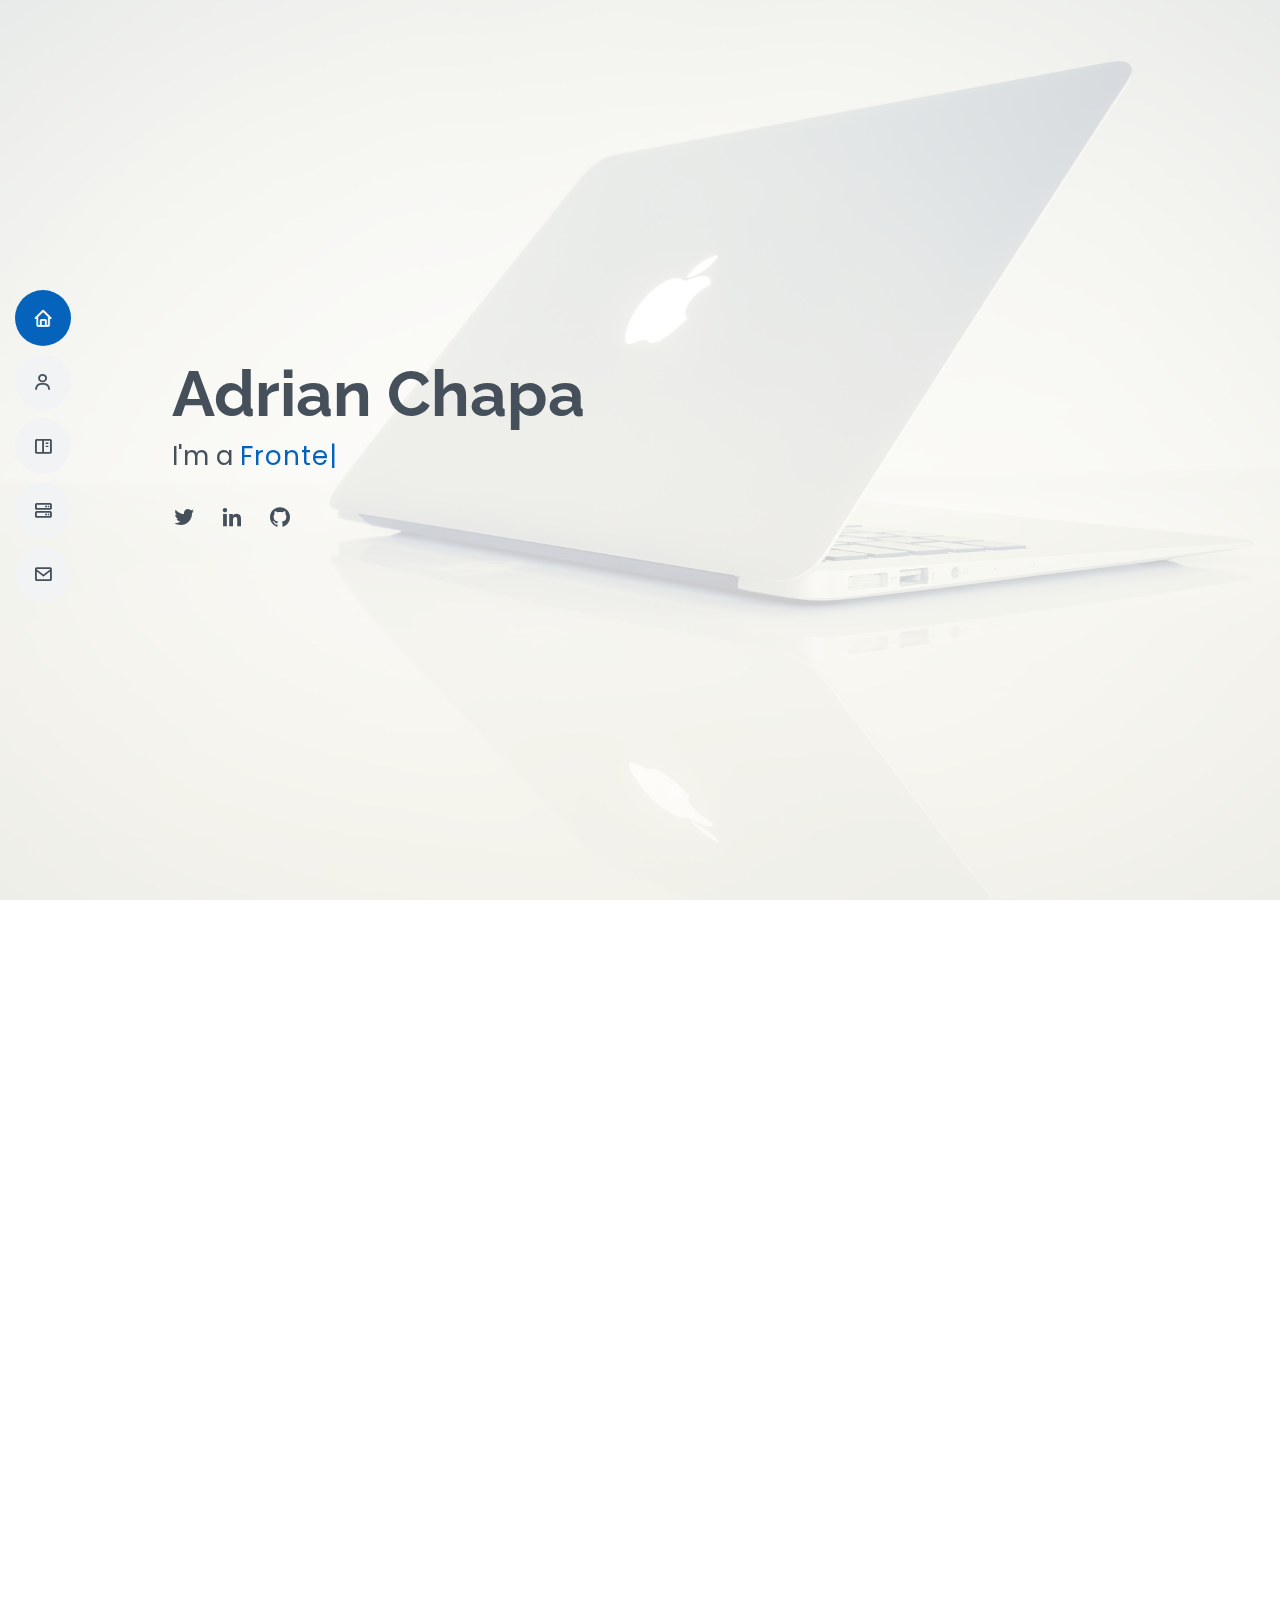
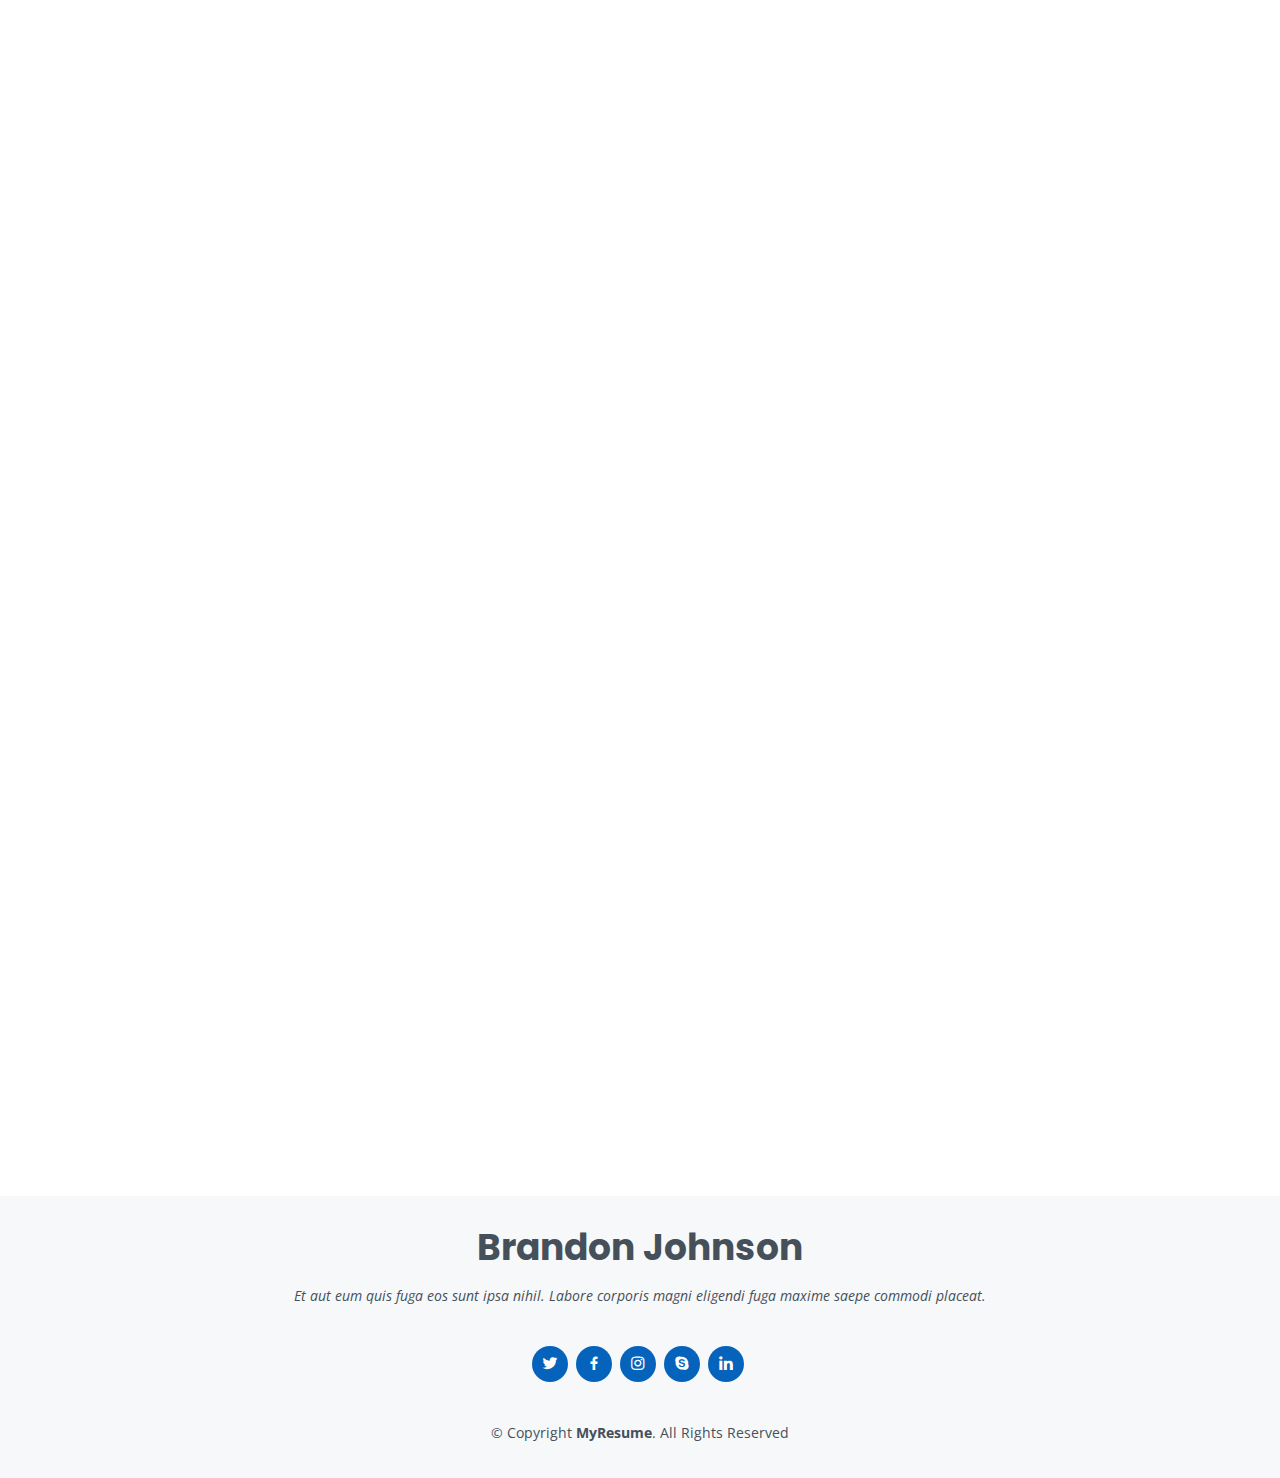
==== index.html @ d596aa1b "Resume cleanup section" ====
<!DOCTYPE html>
<html lang="en">

<head>
  <meta charset="utf-8">
  <meta content="width=device-width, initial-scale=1.0" name="viewport">

  <title>Adrian Chapa</title>
  <meta content="" name="description">
  <meta content="" name="keywords">

  <!-- Favicons -->
  <link href="assets/img/logo.png" rel="icon">
  <link href="assets/img/apple-touch-icon.png" rel="apple-touch-icon">

  <!-- Google Fonts -->
  <link
    href="https://fonts.googleapis.com/css?family=Open+Sans:300,300i,400,400i,600,600i,700,700i|Raleway:300,300i,400,400i,500,500i,600,600i,700,700i|Poppins:300,300i,400,400i,500,500i,600,600i,700,700i"
    rel="stylesheet">

  <!-- Vendor CSS Files -->
  <link href="assets/vendor/aos/aos.css" rel="stylesheet">
  <link href="assets/vendor/bootstrap/css/bootstrap.min.css" rel="stylesheet">
  <link href="assets/vendor/bootstrap-icons/bootstrap-icons.css" rel="stylesheet">
  <link href="assets/vendor/boxicons/css/boxicons.min.css" rel="stylesheet">
  <link href="assets/vendor/glightbox/css/glightbox.min.css" rel="stylesheet">
  <link href="assets/vendor/swiper/swiper-bundle.min.css" rel="stylesheet">

  <!-- Template Main CSS File -->
  <link href="assets/css/style.css" rel="stylesheet">

  <!-- =======================================================
  * Template Name: MyResume - v4.6.0
  * Template URL: https://bootstrapmade.com/free-html-bootstrap-template-my-resume/
  * Author: BootstrapMade.com
  * License: https://bootstrapmade.com/license/
  ======================================================== -->
</head>

<body>

  <!-- ======= Mobile nav toggle button ======= -->
  <!-- <button type="button" class="mobile-nav-toggle d-xl-none"><i class="bi bi-list mobile-nav-toggle"></i></button> -->
  <i class="bi bi-list mobile-nav-toggle d-xl-none"></i>
  <!-- ======= Header ======= -->
  <header id="header" class="d-flex flex-column justify-content-center">

    <nav id="navbar" class="navbar nav-menu">
      <ul>
        <li><a href="#hero" class="nav-link scrollto active"><i class="bx bx-home"></i> <span>Home</span></a></li>
        <li><a href="#about" class="nav-link scrollto"><i class="bx bx-user"></i> <span>About</span></a></li>
        <li><a href="#portfolio" class="nav-link scrollto"><i class="bx bx-book-content"></i> <span>Portfolio</span></a>
        </li>
        <li><a href="#services" class="nav-link scrollto"><i class="bx bx-server"></i> <span>Services</span></a></li>
        <li><a href="#contact" class="nav-link scrollto"><i class="bx bx-envelope"></i> <span>Contact</span></a></li>
      </ul>
    </nav><!-- .nav-menu -->

  </header><!-- End Header -->

  <!-- ======= Hero Section ======= -->
  <section id="hero" class="d-flex flex-column justify-content-center">
    <div class="container" data-aos="zoom-in" data-aos-delay="100">
      <h1>Adrian Chapa</h1>
      <p>I'm a <span class="typed" data-typed-items="Frontend Developer, Software Engineer, Software Developer"></span>
      </p>
      <div class="social-links">
        <a href="https://twitter.com/CodeChapa" target="_blank" class="twitter"><i class="bx bxl-twitter"></i></a>
        <a href="https://www.linkedin.com/in/adrian-chapa-25281985/" target="_blank" class="linkedin"><i
            class="bx bxl-linkedin"></i></a>
        <a href="https://github.com/achapadev" target="_blank" class="github"><i class="bx bxl-github"></i></a>
      </div>
    </div>
  </section><!-- End Hero -->

  <main id="main">

    <!-- ======= About Section ======= -->
    <section id="about" class="about">
      <div class="container" data-aos="fade-up">

        <div class="section-title">
          <h2>About</h2>
          <p>I design and build user interface components to enhance application performance using modern React
            and ES6 Javascript.</p>
        </div>

        <div class="row">
          <div class="col-lg-4">
            <img src="assets/img/profile-image-adrian.jpg" class="img-fluid" alt="">
          </div>
          <div class="col-lg-8 pt-4 pt-lg-0 content">
            <h3>Fullstack Developer</h3>
            <p class="fst-italic">
              I use the latest web design technologies to make your website or app successful.
            </p>
            <div class="row">
              <div class="col-lg-6">
                <ul>
                  <li><i class="bi bi-chevron-right"></i> <strong>Website:</strong> <a href="https://adrianchapa.dev"
                      target="_blank">https://adrianchapa.dev</a></li>
                  <li><i class="bi bi-chevron-right"></i> <strong>City:</strong> <span>Corinth, USA</span></li>
                </ul>
              </div>
              <div class="col-lg-6">
                <ul>
                  <li><i class="bi bi-chevron-right"></i> <strong>Degree:</strong> <span>Bachelor of Science</span></li>
                  <li><i class="bi bi-chevron-right"></i> <strong>Email:</strong> <span>achapa@adrianchapa.dev</span>
                  </li>
                </ul>
              </div>
            </div>
            <p>
              I am a software engineer who is always up for learning new things and constantly exploring new areas of
              work.
              I am also able to leverage my existing skills and expertise to solve challenging problems.
            </p>
          </div>
        </div>

      </div>
    </section><!-- End About Section -->

    <!-- ======= Skills Section ======= -->
    <section id="skills" class="skills">
      <div class="container" data-aos="fade-up">

        <div class="section-title">
          <h2>Skills</h2>
          <p>These are the technologies I use on a day to day basis.</p>
          <a class="btn btn-link mt-2" target="_blank"
            href="https://docs.google.com/document/d/1Jyxc4IiiAwO1Xg4MvztEVJVz6basiLtO/edit?usp=sharing&ouid=100788196881507839928&rtpof=true&sd=true">View
            My Resume</a>
        </div>

        <div class="row">

          <div class="col-lg-4 col-md-6">
            <div class="count-box">
              <img src="assets/img/skills/html5.png" class="skill-indiv">
              <h4>HTML</h4>
              <p>I am able to translate mock-ups into semantic html.
                I am familiar with working with designers that use technologies like Figma and Invision.
              </p>
            </div>
          </div>

          <div class="col-lg-4 col-md-6 mt-5 mt-md-0">
            <div class="count-box">
              <img src="assets/img/skills/css3.png" class="skill-indiv">
              <h4>CSS</h4>
              <p>I use CSS to help improve the user experience.
                I am familiar with Sass and CSS in JS, which lets me build these experiences efficiently in my codebase.
              </p>
            </div>
          </div>

          <div class="col-lg-4 col-md-6 mt-5 mt-lg-0">
            <div class="count-box">
              <img src="assets/img/skills/js.jpg" class="skill-indiv">
              <h4>Javascript</h4>
              <p>I spend my days writing Javascript, specifically ES6.
                I'm accustomed to writing both static and dynamic websites with it.
              </p>
            </div>
          </div>

          <div class="col-lg-4 col-md-6 mt-5 mt-lg-0">
            <div class="count-box">
              <img src="assets/img/skills/react.svg.png" class="skill-indiv">
              <h4>React</h4>
              <p>React.js is my primary framework for building frontend applications. I have been responsible for
                creating an internal component package that leverages 3rd party libraries like React Storybook.</p>
            </div>
          </div>

          <div class="col-lg-4 col-md-6 mt-5 mt-lg-0">
            <div class="count-box">
              <img src="assets/img/skills/node.png" class="skill-indiv">
              <h4>Node</h4>
              <p>I am able to build backend APIs using Node.js and Express.
                With these tools, I was able to build multiple services that relied on a database and authentication.
              </p>
            </div>
          </div>
          <div class="col-lg-4 col-md-6 mt-5 mt-lg-0">
            <div class="count-box">
              <img src="assets/img/skills/Postgresql_elephant.svg" class="skill-indiv">
              <h4>Psql</h4>
              <p>I am experienced in structuring tables appropriately for any application need.</p>
            </div>
          </div>
        </div>

      </div>
    </section><!-- End Skills Section -->



    <!-- ======= Portfolio Section ======= -->
    <section id="portfolio" class="portfolio section-bg">
      <div class="container" data-aos="fade-up">

        <div class="section-title">
          <h2>Portfolio</h2>
          <p>Magnam dolores commodi suscipit. Necessitatibus eius consequatur ex aliquid fuga eum quidem. Sit sint
            consectetur velit. Quisquam quos quisquam cupiditate. Et nemo qui impedit suscipit alias ea. Quia fugiat sit
            in iste officiis commodi quidem hic quas.</p>
        </div>

        <div class="row">
          <div class="col-lg-12 d-flex justify-content-center" data-aos="fade-up" data-aos-delay="100">
            <ul id="portfolio-flters">
              <li data-filter="*" class="filter-active">All</li>
              <li data-filter=".filter-app">App</li>
              <li data-filter=".filter-card">Card</li>
              <li data-filter=".filter-web">Web</li>
            </ul>
          </div>
        </div>

        <div class="row portfolio-container" data-aos="fade-up" data-aos-delay="200">

          <div class="col-lg-4 col-md-6 portfolio-item filter-app">
            <div class="portfolio-wrap">
              <img src="assets/img/portfolio/portfolio-1.jpg" class="img-fluid" alt="">
              <div class="portfolio-info">
                <h4>App 1</h4>
                <p>App</p>
                <div class="portfolio-links">
                  <a href="assets/img/portfolio/portfolio-1.jpg" data-gallery="portfolioGallery"
                    class="portfolio-lightbox" title="App 1"><i class="bx bx-plus"></i></a>
                  <a href="portfolio-details.html" class="portfolio-details-lightbox" data-glightbox="type: external"
                    title="Portfolio Details"><i class="bx bx-link"></i></a>
                </div>
              </div>
            </div>
          </div>

          <div class="col-lg-4 col-md-6 portfolio-item filter-web">
            <div class="portfolio-wrap">
              <img src="assets/img/portfolio/portfolio-2.jpg" class="img-fluid" alt="">
              <div class="portfolio-info">
                <h4>Web 3</h4>
                <p>Web</p>
                <div class="portfolio-links">
                  <a href="assets/img/portfolio/portfolio-2.jpg" data-gallery="portfolioGallery"
                    class="portfolio-lightbox" title="Web 3"><i class="bx bx-plus"></i></a>
                  <a href="portfolio-details.html" class="portfolio-details-lightbox" data-glightbox="type: external"
                    title="Portfolio Details"><i class="bx bx-link"></i></a>
                </div>
              </div>
            </div>
          </div>

          <div class="col-lg-4 col-md-6 portfolio-item filter-app">
            <div class="portfolio-wrap">
              <img src="assets/img/portfolio/portfolio-3.jpg" class="img-fluid" alt="">
              <div class="portfolio-info">
                <h4>App 2</h4>
                <p>App</p>
                <div class="portfolio-links">
                  <a href="assets/img/portfolio/portfolio-3.jpg" data-gallery="portfolioGallery"
                    class="portfolio-lightbox" title="App 2"><i class="bx bx-plus"></i></a>
                  <a href="portfolio-details.html" class="portfolio-details-lightbox" data-glightbox="type: external"
                    title="Portfolio Details"><i class="bx bx-link"></i></a>
                </div>
              </div>
            </div>
          </div>

          <div class="col-lg-4 col-md-6 portfolio-item filter-card">
            <div class="portfolio-wrap">
              <img src="assets/img/portfolio/portfolio-4.jpg" class="img-fluid" alt="">
              <div class="portfolio-info">
                <h4>Card 2</h4>
                <p>Card</p>
                <div class="portfolio-links">
                  <a href="assets/img/portfolio/portfolio-4.jpg" data-gallery="portfolioGallery"
                    class="portfolio-lightbox" title="Card 2"><i class="bx bx-plus"></i></a>
                  <a href="portfolio-details.html" class="portfolio-details-lightbox" data-glightbox="type: external"
                    title="Portfolio Details"><i class="bx bx-link"></i></a>
                </div>
              </div>
            </div>
          </div>

          <div class="col-lg-4 col-md-6 portfolio-item filter-web">
            <div class="portfolio-wrap">
              <img src="assets/img/portfolio/portfolio-5.jpg" class="img-fluid" alt="">
              <div class="portfolio-info">
                <h4>Web 2</h4>
                <p>Web</p>
                <div class="portfolio-links">
                  <a href="assets/img/portfolio/portfolio-5.jpg" data-gallery="portfolioGallery"
                    class="portfolio-lightbox" title="Web 2"><i class="bx bx-plus"></i></a>
                  <a href="portfolio-details.html" class="portfolio-details-lightbox" data-glightbox="type: external"
                    title="Portfolio Details"><i class="bx bx-link"></i></a>
                </div>
              </div>
            </div>
          </div>

          <div class="col-lg-4 col-md-6 portfolio-item filter-app">
            <div class="portfolio-wrap">
              <img src="assets/img/portfolio/portfolio-6.jpg" class="img-fluid" alt="">
              <div class="portfolio-info">
                <h4>App 3</h4>
                <p>App</p>
                <div class="portfolio-links">
                  <a href="assets/img/portfolio/portfolio-6.jpg" data-gallery="portfolioGallery"
                    class="portfolio-lightbox" title="App 3"><i class="bx bx-plus"></i></a>
                  <a href="portfolio-details.html" class="portfolio-details-lightbox" data-glightbox="type: external"
                    title="Portfolio Details"><i class="bx bx-link"></i></a>
                </div>
              </div>
            </div>
          </div>

          <div class="col-lg-4 col-md-6 portfolio-item filter-card">
            <div class="portfolio-wrap">
              <img src="assets/img/portfolio/portfolio-7.jpg" class="img-fluid" alt="">
              <div class="portfolio-info">
                <h4>Card 1</h4>
                <p>Card</p>
                <div class="portfolio-links">
                  <a href="assets/img/portfolio/portfolio-7.jpg" data-gallery="portfolioGallery"
                    class="portfolio-lightbox" title="Card 1"><i class="bx bx-plus"></i></a>
                  <a href="portfolio-details.html" class="portfolio-details-lightbox" data-glightbox="type: external"
                    title="Portfolio Details"><i class="bx bx-link"></i></a>
                </div>
              </div>
            </div>
          </div>

          <div class="col-lg-4 col-md-6 portfolio-item filter-card">
            <div class="portfolio-wrap">
              <img src="assets/img/portfolio/portfolio-8.jpg" class="img-fluid" alt="">
              <div class="portfolio-info">
                <h4>Card 3</h4>
                <p>Card</p>
                <div class="portfolio-links">
                  <a href="assets/img/portfolio/portfolio-8.jpg" data-gallery="portfolioGallery"
                    class="portfolio-lightbox" title="Card 3"><i class="bx bx-plus"></i></a>
                  <a href="portfolio-details.html" class="portfolio-details-lightbox" data-glightbox="type: external"
                    title="Portfolio Details"><i class="bx bx-link"></i></a>
                </div>
              </div>
            </div>
          </div>

          <div class="col-lg-4 col-md-6 portfolio-item filter-web">
            <div class="portfolio-wrap">
              <img src="assets/img/portfolio/portfolio-9.jpg" class="img-fluid" alt="">
              <div class="portfolio-info">
                <h4>Web 3</h4>
                <p>Web</p>
                <div class="portfolio-links">
                  <a href="assets/img/portfolio/portfolio-9.jpg" data-gallery="portfolioGallery"
                    class="portfolio-lightbox" title="Web 3"><i class="bx bx-plus"></i></a>
                  <a href="portfolio-details.html" class="portfolio-details-lightbox" data-glightbox="type: external"
                    title="Portfolio Details"><i class="bx bx-link"></i></a>
                </div>
              </div>
            </div>
          </div>

        </div>

      </div>
    </section><!-- End Portfolio Section -->

    <!-- ======= Services Section ======= -->
    <section id="services" class="services">
      <div class="container" data-aos="fade-up">

        <div class="section-title">
          <h2>Services</h2>
          <p>Magnam dolores commodi suscipit. Necessitatibus eius consequatur ex aliquid fuga eum quidem. Sit sint
            consectetur velit. Quisquam quos quisquam cupiditate. Et nemo qui impedit suscipit alias ea. Quia fugiat sit
            in iste officiis commodi quidem hic quas.</p>
        </div>

        <div class="row">

          <div class="col-lg-4 col-md-6 d-flex align-items-stretch" data-aos="zoom-in" data-aos-delay="100">
            <div class="icon-box iconbox-blue">
              <div class="icon">
                <svg width="100" height="100" viewBox="0 0 600 600" xmlns="http://www.w3.org/2000/svg">
                  <path stroke="none" stroke-width="0" fill="#f5f5f5"
                    d="M300,521.0016835830174C376.1290562159157,517.8887921683347,466.0731472004068,529.7835943286574,510.70327084640275,468.03025145048787C554.3714126377745,407.6079735673963,508.03601936045806,328.9844924480964,491.2728898941984,256.3432110539036C474.5976632858925,184.082847569629,479.9380746630129,96.60480741107993,416.23090153303,58.64404602377083C348.86323505073057,18.502131276798302,261.93793281208167,40.57373210992963,193.5410806939664,78.93577620505333C130.42746243093433,114.334589627462,98.30271207620316,179.96522072025542,76.75703585869454,249.04625023123273C51.97151888228291,328.5150500222984,13.704378332031375,421.85034740162234,66.52175969318436,486.19268352777647C119.04800174914682,550.1803526380478,217.28368757567262,524.383925680826,300,521.0016835830174">
                  </path>
                </svg>
                <i class="bx bxl-dribbble"></i>
              </div>
              <h4><a href="">Lorem Ipsum</a></h4>
              <p>Voluptatum deleniti atque corrupti quos dolores et quas molestias excepturi</p>
            </div>
          </div>

          <div class="col-lg-4 col-md-6 d-flex align-items-stretch mt-4 mt-md-0" data-aos="zoom-in"
            data-aos-delay="200">
            <div class="icon-box iconbox-orange ">
              <div class="icon">
                <svg width="100" height="100" viewBox="0 0 600 600" xmlns="http://www.w3.org/2000/svg">
                  <path stroke="none" stroke-width="0" fill="#f5f5f5"
                    d="M300,582.0697525312426C382.5290701553225,586.8405444964366,449.9789794690241,525.3245884688669,502.5850820975895,461.55621195738473C556.606425686781,396.0723002908107,615.8543463187945,314.28637112970534,586.6730223649479,234.56875336149918C558.9533121215079,158.8439757836574,454.9685369536778,164.00468322053177,381.49747125262974,130.76875717737553C312.15926192815925,99.40240125094834,248.97055460311594,18.661163978235184,179.8680185752513,50.54337015887873C110.5421016452524,82.52863877960104,119.82277516462835,180.83849132639028,109.12597500060166,256.43424936330496C100.08760227029461,320.3096726198365,92.17705696193138,384.0621239912766,124.79988738764834,439.7174275375508C164.83382741302287,508.01625554203684,220.96474134820875,577.5009287672846,300,582.0697525312426">
                  </path>
                </svg>
                <i class="bx bx-file"></i>
              </div>
              <h4><a href="">Sed Perspiciatis</a></h4>
              <p>Duis aute irure dolor in reprehenderit in voluptate velit esse cillum dolore</p>
            </div>
          </div>

          <div class="col-lg-4 col-md-6 d-flex align-items-stretch mt-4 mt-lg-0" data-aos="zoom-in"
            data-aos-delay="300">
            <div class="icon-box iconbox-pink">
              <div class="icon">
                <svg width="100" height="100" viewBox="0 0 600 600" xmlns="http://www.w3.org/2000/svg">
                  <path stroke="none" stroke-width="0" fill="#f5f5f5"
                    d="M300,541.5067337569781C382.14930387511276,545.0595476570109,479.8736841581634,548.3450877840088,526.4010558755058,480.5488172755941C571.5218469581645,414.80211281144784,517.5187510058486,332.0715597781072,496.52539010469104,255.14436215662573C477.37192572678356,184.95920475031193,473.57363656557914,105.61284051026155,413.0603344069578,65.22779650032875C343.27470386102294,18.654635553484475,251.2091493199835,5.337323636656869,175.0934190732945,40.62881213300186C97.87086631185822,76.43348514350839,51.98124368387456,156.15599469081315,36.44837278890362,239.84606092416172C21.716077023791087,319.22268207091537,43.775223500013084,401.1760424656574,96.891909868211,461.97329694683043C147.22146801428983,519.5804099606455,223.5754009179313,538.201503339737,300,541.5067337569781">
                  </path>
                </svg>
                <i class="bx bx-tachometer"></i>
              </div>
              <h4><a href="">Magni Dolores</a></h4>
              <p>Excepteur sint occaecat cupidatat non proident, sunt in culpa qui officia</p>
            </div>
          </div>

          <div class="col-lg-4 col-md-6 d-flex align-items-stretch mt-4" data-aos="zoom-in" data-aos-delay="100">
            <div class="icon-box iconbox-yellow">
              <div class="icon">
                <svg width="100" height="100" viewBox="0 0 600 600" xmlns="http://www.w3.org/2000/svg">
                  <path stroke="none" stroke-width="0" fill="#f5f5f5"
                    d="M300,503.46388370962813C374.79870501325706,506.71871716319447,464.8034551963731,527.1746412648533,510.4981551193396,467.86667711651364C555.9287308511215,408.9015244558933,512.6030010748507,327.5744911775523,490.211057578863,256.5855673507754C471.097692560561,195.9906835881958,447.69079081568157,138.11976852964426,395.19560036434837,102.3242989838813C329.3053358748298,57.3949838291264,248.02791733380457,8.279543830951368,175.87071277845988,42.242879143198664C103.41431057327972,76.34704239035025,93.79494320519305,170.9812938413882,81.28167332365135,250.07896920659033C70.17666984294237,320.27484674793965,64.84698225790005,396.69656628748305,111.28512138212992,450.4950937839243C156.20124167950087,502.5303643271138,231.32542653798444,500.4755392045468,300,503.46388370962813">
                  </path>
                </svg>
                <i class="bx bx-layer"></i>
              </div>
              <h4><a href="">Nemo Enim</a></h4>
              <p>At vero eos et accusamus et iusto odio dignissimos ducimus qui blanditiis</p>
            </div>
          </div>

          <div class="col-lg-4 col-md-6 d-flex align-items-stretch mt-4" data-aos="zoom-in" data-aos-delay="200">
            <div class="icon-box iconbox-red">
              <div class="icon">
                <svg width="100" height="100" viewBox="0 0 600 600" xmlns="http://www.w3.org/2000/svg">
                  <path stroke="none" stroke-width="0" fill="#f5f5f5"
                    d="M300,532.3542879108572C369.38199826031484,532.3153073249985,429.10787420159085,491.63046689027357,474.5244479745417,439.17860296908856C522.8885846962883,383.3225815378663,569.1668002868075,314.3205725914397,550.7432151929288,242.7694973846089C532.6665558377875,172.5657663291529,456.2379748765914,142.6223662098291,390.3689995646985,112.34683881706744C326.66090330228417,83.06452184765237,258.84405631176094,53.51806209861945,193.32584062364296,78.48882559362697C121.61183558270385,105.82097193414197,62.805066853699245,167.19869350419734,48.57481801355237,242.6138429142374C34.843463184063346,315.3850353017275,76.69343916112496,383.4422959591041,125.22947124332185,439.3748458443577C170.7312796277747,491.8107796887764,230.57421082200815,532.3932930995766,300,532.3542879108572">
                  </path>
                </svg>
                <i class="bx bx-slideshow"></i>
              </div>
              <h4><a href="">Dele Cardo</a></h4>
              <p>Quis consequatur saepe eligendi voluptatem consequatur dolor consequuntur</p>
            </div>
          </div>

          <div class="col-lg-4 col-md-6 d-flex align-items-stretch mt-4" data-aos="zoom-in" data-aos-delay="300">
            <div class="icon-box iconbox-teal">
              <div class="icon">
                <svg width="100" height="100" viewBox="0 0 600 600" xmlns="http://www.w3.org/2000/svg">
                  <path stroke="none" stroke-width="0" fill="#f5f5f5"
                    d="M300,566.797414625762C385.7384707136149,576.1784315230908,478.7894351017131,552.8928747891023,531.9192734346935,484.94944893311C584.6109503024035,417.5663521118492,582.489472248146,322.67544863468447,553.9536738515405,242.03673114598146C529.1557734026468,171.96086150256528,465.24506316201064,127.66468636344209,395.9583748389544,100.7403814666027C334.2173773831606,76.7482773500951,269.4350130405921,84.62216499799875,207.1952322260088,107.2889140133804C132.92018162631612,134.33871894543012,41.79353780512637,160.00259165414826,22.644507872594943,236.69541883565114C3.319112789854554,314.0945973066697,72.72355303640163,379.243833228382,124.04198916343866,440.3218312028393C172.9286146004772,498.5055451809895,224.45579914871206,558.5317968840102,300,566.797414625762">
                  </path>
                </svg>
                <i class="bx bx-arch"></i>
              </div>
              <h4><a href="">Divera Don</a></h4>
              <p>Modi nostrum vel laborum. Porro fugit error sit minus sapiente sit aspernatur</p>
            </div>
          </div>

        </div>

      </div>
    </section><!-- End Services Section -->

    <!-- ======= Testimonials Section ======= -->
    <section id="testimonials" class="testimonials section-bg">
      <div class="container" data-aos="fade-up">

        <div class="section-title">
          <h2>Testimonials</h2>
        </div>

        <div class="testimonials-slider swiper" data-aos="fade-up" data-aos-delay="100">
          <div class="swiper-wrapper">

            <div class="swiper-slide">
              <div class="testimonial-item">
                <img src="assets/img/testimonials/testimonials-1.jpg" class="testimonial-img" alt="">
                <h3>Saul Goodman</h3>
                <h4>Ceo &amp; Founder</h4>
                <p>
                  <i class="bx bxs-quote-alt-left quote-icon-left"></i>
                  Proin iaculis purus consequat sem cure digni ssim donec porttitora entum suscipit rhoncus. Accusantium
                  quam, ultricies eget id, aliquam eget nibh et. Maecen aliquam, risus at semper.
                  <i class="bx bxs-quote-alt-right quote-icon-right"></i>
                </p>
              </div>
            </div><!-- End testimonial item -->

            <div class="swiper-slide">
              <div class="testimonial-item">
                <img src="assets/img/testimonials/testimonials-2.jpg" class="testimonial-img" alt="">
                <h3>Sara Wilsson</h3>
                <h4>Designer</h4>
                <p>
                  <i class="bx bxs-quote-alt-left quote-icon-left"></i>
                  Export tempor illum tamen malis malis eram quae irure esse labore quem cillum quid cillum eram malis
                  quorum velit fore eram velit sunt aliqua noster fugiat irure amet legam anim culpa.
                  <i class="bx bxs-quote-alt-right quote-icon-right"></i>
                </p>
              </div>
            </div><!-- End testimonial item -->

            <div class="swiper-slide">
              <div class="testimonial-item">
                <img src="assets/img/testimonials/testimonials-3.jpg" class="testimonial-img" alt="">
                <h3>Jena Karlis</h3>
                <h4>Store Owner</h4>
                <p>
                  <i class="bx bxs-quote-alt-left quote-icon-left"></i>
                  Enim nisi quem export duis labore cillum quae magna enim sint quorum nulla quem veniam duis minim
                  tempor labore quem eram duis noster aute amet eram fore quis sint minim.
                  <i class="bx bxs-quote-alt-right quote-icon-right"></i>
                </p>
              </div>
            </div><!-- End testimonial item -->

            <div class="swiper-slide">
              <div class="testimonial-item">
                <img src="assets/img/testimonials/testimonials-4.jpg" class="testimonial-img" alt="">
                <h3>Matt Brandon</h3>
                <h4>Freelancer</h4>
                <p>
                  <i class="bx bxs-quote-alt-left quote-icon-left"></i>
                  Fugiat enim eram quae cillum dolore dolor amet nulla culpa multos export minim fugiat minim velit
                  minim dolor enim duis veniam ipsum anim magna sunt elit fore quem dolore labore illum veniam.
                  <i class="bx bxs-quote-alt-right quote-icon-right"></i>
                </p>
              </div>
            </div><!-- End testimonial item -->

            <div class="swiper-slide">
              <div class="testimonial-item">
                <img src="assets/img/testimonials/testimonials-5.jpg" class="testimonial-img" alt="">
                <h3>John Larson</h3>
                <h4>Entrepreneur</h4>
                <p>
                  <i class="bx bxs-quote-alt-left quote-icon-left"></i>
                  Quis quorum aliqua sint quem legam fore sunt eram irure aliqua veniam tempor noster veniam enim culpa
                  labore duis sunt culpa nulla illum cillum fugiat legam esse veniam culpa fore nisi cillum quid.
                  <i class="bx bxs-quote-alt-right quote-icon-right"></i>
                </p>
              </div>
            </div><!-- End testimonial item -->

          </div>
          <div class="swiper-pagination"></div>
        </div>

      </div>
    </section><!-- End Testimonials Section -->

    <!-- ======= Contact Section ======= -->
    <section id="contact" class="contact">
      <div class="container" data-aos="fade-up">

        <div class="section-title">
          <h2>Contact</h2>
        </div>

        <div class="row mt-1">

          <div class="col-lg-4">
            <div class="info">
              <div class="address">
                <i class="bi bi-geo-alt"></i>
                <h4>Location:</h4>
                <p>A108 Adam Street, New York, NY 535022</p>
              </div>

              <div class="email">
                <i class="bi bi-envelope"></i>
                <h4>Email:</h4>
                <p>info@example.com</p>
              </div>

              <div class="phone">
                <i class="bi bi-phone"></i>
                <h4>Call:</h4>
                <p>+1 5589 55488 55s</p>
              </div>

            </div>

          </div>

          <div class="col-lg-8 mt-5 mt-lg-0">

            <form action="forms/contact.php" method="post" role="form" class="php-email-form">
              <div class="row">
                <div class="col-md-6 form-group">
                  <input type="text" name="name" class="form-control" id="name" placeholder="Your Name" required>
                </div>
                <div class="col-md-6 form-group mt-3 mt-md-0">
                  <input type="email" class="form-control" name="email" id="email" placeholder="Your Email" required>
                </div>
              </div>
              <div class="form-group mt-3">
                <input type="text" class="form-control" name="subject" id="subject" placeholder="Subject" required>
              </div>
              <div class="form-group mt-3">
                <textarea class="form-control" name="message" rows="5" placeholder="Message" required></textarea>
              </div>
              <div class="my-3">
                <div class="loading">Loading</div>
                <div class="error-message"></div>
                <div class="sent-message">Your message has been sent. Thank you!</div>
              </div>
              <div class="text-center"><button type="submit">Send Message</button></div>
            </form>

          </div>

        </div>

      </div>
    </section><!-- End Contact Section -->

  </main><!-- End #main -->

  <!-- ======= Footer ======= -->
  <footer id="footer">
    <div class="container">
      <h3>Brandon Johnson</h3>
      <p>Et aut eum quis fuga eos sunt ipsa nihil. Labore corporis magni eligendi fuga maxime saepe commodi placeat.</p>
      <div class="social-links">
        <a href="#" class="twitter"><i class="bx bxl-twitter"></i></a>
        <a href="#" class="facebook"><i class="bx bxl-facebook"></i></a>
        <a href="#" class="instagram"><i class="bx bxl-instagram"></i></a>
        <a href="#" class="google-plus"><i class="bx bxl-skype"></i></a>
        <a href="#" class="linkedin"><i class="bx bxl-linkedin"></i></a>
      </div>
      <div class="copyright">
        &copy; Copyright <strong><span>MyResume</span></strong>. All Rights Reserved
      </div>

    </div>
  </footer><!-- End Footer -->

  <div id="preloader"></div>
  <a href="#" class="back-to-top d-flex align-items-center justify-content-center"><i
      class="bi bi-arrow-up-short"></i></a>

  <!-- Vendor JS Files -->
  <script src="assets/vendor/aos/aos.js"></script>
  <script src="assets/vendor/bootstrap/js/bootstrap.bundle.min.js"></script>
  <script src="assets/vendor/glightbox/js/glightbox.min.js"></script>
  <script src="assets/vendor/isotope-layout/isotope.pkgd.min.js"></script>
  <script src="assets/vendor/php-email-form/validate.js"></script>
  <script src="assets/vendor/purecounter/purecounter.js"></script>
  <script src="assets/vendor/swiper/swiper-bundle.min.js"></script>
  <script src="assets/vendor/typed.js/typed.min.js"></script>
  <script src="assets/vendor/waypoints/noframework.waypoints.js"></script>

  <!-- Template Main JS File -->
  <script src="assets/js/main.js"></script>

</body>

</html>
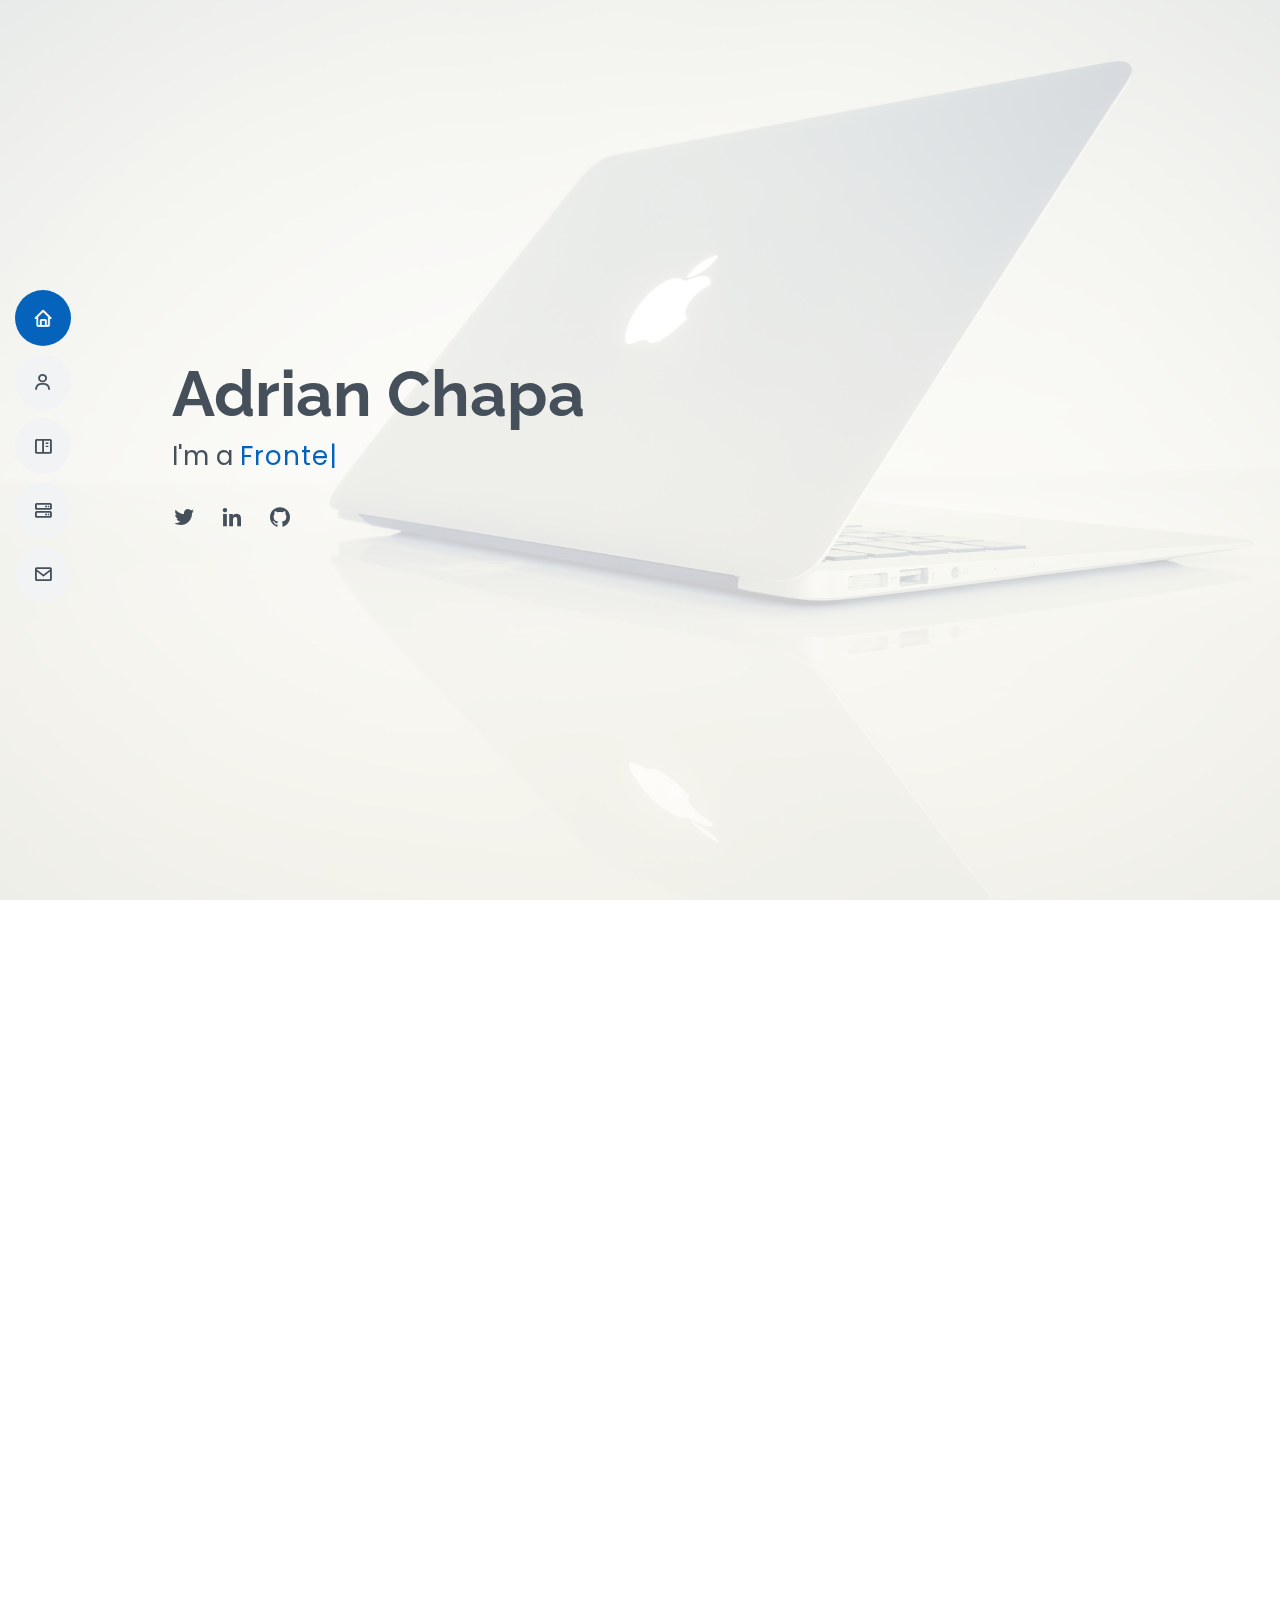
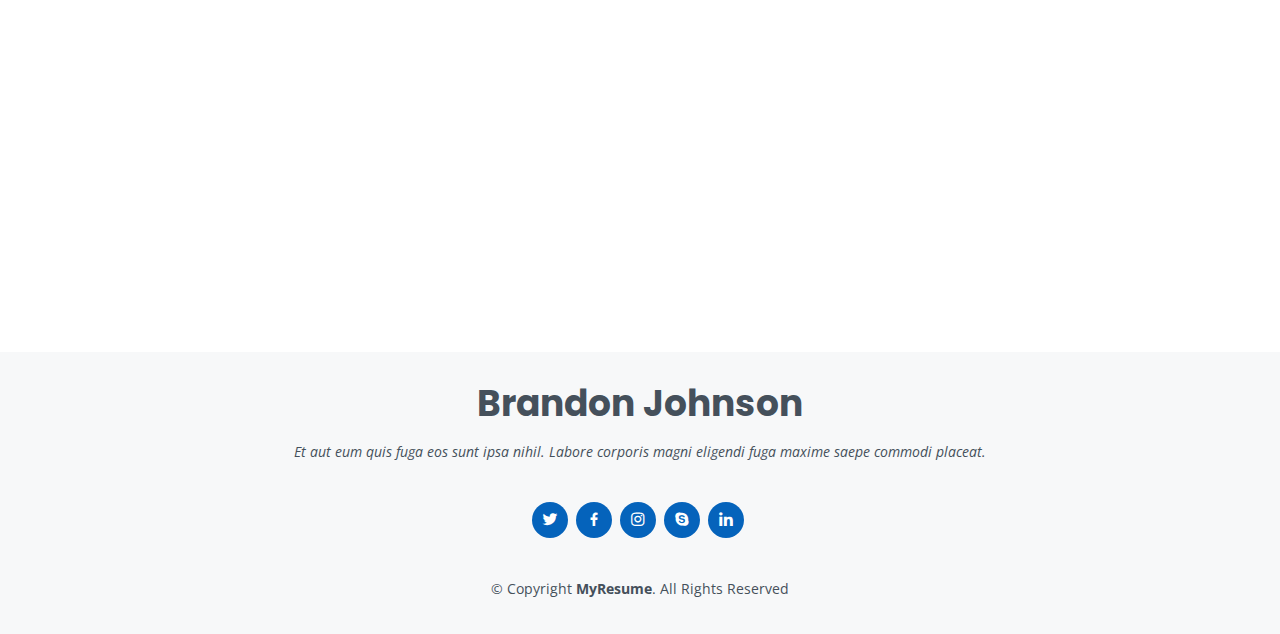
==== commit 3b35543f: "Complete project section" ====
--- a/index.html
+++ b/index.html
@@ -49,7 +49,7 @@
       <ul>
         <li><a href="#hero" class="nav-link scrollto active"><i class="bx bx-home"></i> <span>Home</span></a></li>
         <li><a href="#about" class="nav-link scrollto"><i class="bx bx-user"></i> <span>About</span></a></li>
-        <li><a href="#portfolio" class="nav-link scrollto"><i class="bx bx-book-content"></i> <span>Portfolio</span></a>
+        <li><a href="#projects" class="nav-link scrollto"><i class="bx bx-book-content"></i> <span>Projects</span></a>
         </li>
         <li><a href="#services" class="nav-link scrollto"><i class="bx bx-server"></i> <span>Services</span></a></li>
         <li><a href="#contact" class="nav-link scrollto"><i class="bx bx-envelope"></i> <span>Contact</span></a></li>
@@ -197,178 +197,50 @@
 
 
 
-    <!-- ======= Portfolio Section ======= -->
-    <section id="portfolio" class="portfolio section-bg">
+    <!-- ======= Project Section ======= -->
+    <section id="projects" class="project section-bg">
       <div class="container" data-aos="fade-up">
 
         <div class="section-title">
-          <h2>Portfolio</h2>
-          <p>Magnam dolores commodi suscipit. Necessitatibus eius consequatur ex aliquid fuga eum quidem. Sit sint
-            consectetur velit. Quisquam quos quisquam cupiditate. Et nemo qui impedit suscipit alias ea. Quia fugiat sit
-            in iste officiis commodi quidem hic quas.</p>
-        </div>
-
-        <div class="row">
-          <div class="col-lg-12 d-flex justify-content-center" data-aos="fade-up" data-aos-delay="100">
-            <ul id="portfolio-flters">
-              <li data-filter="*" class="filter-active">All</li>
-              <li data-filter=".filter-app">App</li>
-              <li data-filter=".filter-card">Card</li>
-              <li data-filter=".filter-web">Web</li>
-            </ul>
-          </div>
-        </div>
-
-        <div class="row portfolio-container" data-aos="fade-up" data-aos-delay="200">
-
-          <div class="col-lg-4 col-md-6 portfolio-item filter-app">
-            <div class="portfolio-wrap">
-              <img src="assets/img/portfolio/portfolio-1.jpg" class="img-fluid" alt="">
-              <div class="portfolio-info">
-                <h4>App 1</h4>
-                <p>App</p>
-                <div class="portfolio-links">
-                  <a href="assets/img/portfolio/portfolio-1.jpg" data-gallery="portfolioGallery"
-                    class="portfolio-lightbox" title="App 1"><i class="bx bx-plus"></i></a>
-                  <a href="portfolio-details.html" class="portfolio-details-lightbox" data-glightbox="type: external"
-                    title="Portfolio Details"><i class="bx bx-link"></i></a>
+          <h2>Projects</h2>
+          <p>I enjoy prototyping and building applications. My recent work and projects are below</p>
+        </div>
+
+
+        <div class="row project-container" data-aos="fade-up" data-aos-delay="200">
+
+          <div class="col-lg-6 project-item filter-app">
+            <div class="project-wrap">
+              <img src="assets/img/projects/p1-main-picture.png" class="img-fluid" alt="">
+              <div class="project-info">
+                <h4>Sportsbook Collection</h4>
+                <div class="project-links">
+                  <a href="project-details-1.html" class="project-details-lightbox" data-glightbox="type: external"
+                    title="project Details"><i class="bx bx-plus"></i></a>
                 </div>
               </div>
             </div>
           </div>
 
-          <div class="col-lg-4 col-md-6 portfolio-item filter-web">
-            <div class="portfolio-wrap">
-              <img src="assets/img/portfolio/portfolio-2.jpg" class="img-fluid" alt="">
-              <div class="portfolio-info">
-                <h4>Web 3</h4>
-                <p>Web</p>
-                <div class="portfolio-links">
-                  <a href="assets/img/portfolio/portfolio-2.jpg" data-gallery="portfolioGallery"
-                    class="portfolio-lightbox" title="Web 3"><i class="bx bx-plus"></i></a>
-                  <a href="portfolio-details.html" class="portfolio-details-lightbox" data-glightbox="type: external"
-                    title="Portfolio Details"><i class="bx bx-link"></i></a>
+          <div class="col-lg-6 project-item filter-web">
+            <div class="project-wrap">
+              <img src="assets/img/projects/p2-main-picture.png" class="img-fluid" alt="">
+              <div class="project-info">
+                <h4>Face Recognition</h4>
+                <div class="project-links">
+                  <a href="project-details-2.html" class="project-details-lightbox" data-glightbox="type: external"
+                    title="project Details"><i class="bx bx-plus"></i></a>
                 </div>
               </div>
             </div>
           </div>
 
-          <div class="col-lg-4 col-md-6 portfolio-item filter-app">
-            <div class="portfolio-wrap">
-              <img src="assets/img/portfolio/portfolio-3.jpg" class="img-fluid" alt="">
-              <div class="portfolio-info">
-                <h4>App 2</h4>
-                <p>App</p>
-                <div class="portfolio-links">
-                  <a href="assets/img/portfolio/portfolio-3.jpg" data-gallery="portfolioGallery"
-                    class="portfolio-lightbox" title="App 2"><i class="bx bx-plus"></i></a>
-                  <a href="portfolio-details.html" class="portfolio-details-lightbox" data-glightbox="type: external"
-                    title="Portfolio Details"><i class="bx bx-link"></i></a>
-                </div>
-              </div>
-            </div>
-          </div>
-
-          <div class="col-lg-4 col-md-6 portfolio-item filter-card">
-            <div class="portfolio-wrap">
-              <img src="assets/img/portfolio/portfolio-4.jpg" class="img-fluid" alt="">
-              <div class="portfolio-info">
-                <h4>Card 2</h4>
-                <p>Card</p>
-                <div class="portfolio-links">
-                  <a href="assets/img/portfolio/portfolio-4.jpg" data-gallery="portfolioGallery"
-                    class="portfolio-lightbox" title="Card 2"><i class="bx bx-plus"></i></a>
-                  <a href="portfolio-details.html" class="portfolio-details-lightbox" data-glightbox="type: external"
-                    title="Portfolio Details"><i class="bx bx-link"></i></a>
-                </div>
-              </div>
-            </div>
-          </div>
-
-          <div class="col-lg-4 col-md-6 portfolio-item filter-web">
-            <div class="portfolio-wrap">
-              <img src="assets/img/portfolio/portfolio-5.jpg" class="img-fluid" alt="">
-              <div class="portfolio-info">
-                <h4>Web 2</h4>
-                <p>Web</p>
-                <div class="portfolio-links">
-                  <a href="assets/img/portfolio/portfolio-5.jpg" data-gallery="portfolioGallery"
-                    class="portfolio-lightbox" title="Web 2"><i class="bx bx-plus"></i></a>
-                  <a href="portfolio-details.html" class="portfolio-details-lightbox" data-glightbox="type: external"
-                    title="Portfolio Details"><i class="bx bx-link"></i></a>
-                </div>
-              </div>
-            </div>
-          </div>
-
-          <div class="col-lg-4 col-md-6 portfolio-item filter-app">
-            <div class="portfolio-wrap">
-              <img src="assets/img/portfolio/portfolio-6.jpg" class="img-fluid" alt="">
-              <div class="portfolio-info">
-                <h4>App 3</h4>
-                <p>App</p>
-                <div class="portfolio-links">
-                  <a href="assets/img/portfolio/portfolio-6.jpg" data-gallery="portfolioGallery"
-                    class="portfolio-lightbox" title="App 3"><i class="bx bx-plus"></i></a>
-                  <a href="portfolio-details.html" class="portfolio-details-lightbox" data-glightbox="type: external"
-                    title="Portfolio Details"><i class="bx bx-link"></i></a>
-                </div>
-              </div>
-            </div>
-          </div>
-
-          <div class="col-lg-4 col-md-6 portfolio-item filter-card">
-            <div class="portfolio-wrap">
-              <img src="assets/img/portfolio/portfolio-7.jpg" class="img-fluid" alt="">
-              <div class="portfolio-info">
-                <h4>Card 1</h4>
-                <p>Card</p>
-                <div class="portfolio-links">
-                  <a href="assets/img/portfolio/portfolio-7.jpg" data-gallery="portfolioGallery"
-                    class="portfolio-lightbox" title="Card 1"><i class="bx bx-plus"></i></a>
-                  <a href="portfolio-details.html" class="portfolio-details-lightbox" data-glightbox="type: external"
-                    title="Portfolio Details"><i class="bx bx-link"></i></a>
-                </div>
-              </div>
-            </div>
-          </div>
-
-          <div class="col-lg-4 col-md-6 portfolio-item filter-card">
-            <div class="portfolio-wrap">
-              <img src="assets/img/portfolio/portfolio-8.jpg" class="img-fluid" alt="">
-              <div class="portfolio-info">
-                <h4>Card 3</h4>
-                <p>Card</p>
-                <div class="portfolio-links">
-                  <a href="assets/img/portfolio/portfolio-8.jpg" data-gallery="portfolioGallery"
-                    class="portfolio-lightbox" title="Card 3"><i class="bx bx-plus"></i></a>
-                  <a href="portfolio-details.html" class="portfolio-details-lightbox" data-glightbox="type: external"
-                    title="Portfolio Details"><i class="bx bx-link"></i></a>
-                </div>
-              </div>
-            </div>
-          </div>
-
-          <div class="col-lg-4 col-md-6 portfolio-item filter-web">
-            <div class="portfolio-wrap">
-              <img src="assets/img/portfolio/portfolio-9.jpg" class="img-fluid" alt="">
-              <div class="portfolio-info">
-                <h4>Web 3</h4>
-                <p>Web</p>
-                <div class="portfolio-links">
-                  <a href="assets/img/portfolio/portfolio-9.jpg" data-gallery="portfolioGallery"
-                    class="portfolio-lightbox" title="Web 3"><i class="bx bx-plus"></i></a>
-                  <a href="portfolio-details.html" class="portfolio-details-lightbox" data-glightbox="type: external"
-                    title="Portfolio Details"><i class="bx bx-link"></i></a>
-                </div>
-              </div>
-            </div>
-          </div>
-
-        </div>
-
-      </div>
-    </section><!-- End Portfolio Section -->
+
+
+        </div>
+
+      </div>
+    </section><!-- End Project Section -->
 
     <!-- ======= Services Section ======= -->
     <section id="services" class="services">
--- a/assets/css/style.css
+++ b/assets/css/style.css
@@ -444,12 +444,12 @@
 }
 
 /*--------------------------------------------------------------
-# Portfolio
---------------------------------------------------------------*/
-.portfolio .portfolio-item {
+# Project
+--------------------------------------------------------------*/
+.project .project-item {
   margin-bottom: 30px;
 }
-.portfolio #portfolio-flters {
+.project #project-flters {
   padding: 0;
   margin: 0 auto 25px auto;
   list-style: none;
@@ -458,7 +458,7 @@
   border-radius: 50px;
   padding: 2px 15px;
 }
-.portfolio #portfolio-flters li {
+.project #project-flters li {
   cursor: pointer;
   display: inline-block;
   padding: 10px 15px;
@@ -470,21 +470,21 @@
   margin-bottom: 5px;
   transition: all 0.3s ease-in-out;
 }
-.portfolio #portfolio-flters li:hover,
-.portfolio #portfolio-flters li.filter-active {
+.project #project-flters li:hover,
+.project #project-flters li.filter-active {
   color: #0563bb;
 }
-.portfolio #portfolio-flters li:last-child {
+.project #project-flters li:last-child {
   margin-right: 0;
 }
-.portfolio .portfolio-wrap {
+.project .project-wrap {
   transition: 0.3s;
   position: relative;
   overflow: hidden;
   z-index: 1;
   background: rgba(69, 80, 91, 0.8);
 }
-.portfolio .portfolio-wrap::before {
+.project .project-wrap::before {
   content: "";
   background: rgba(255, 255, 255, 0.7);
   position: absolute;
@@ -496,7 +496,7 @@
   z-index: 2;
   opacity: 0;
 }
-.portfolio .portfolio-wrap .portfolio-info {
+.project .project-wrap .project-info {
   opacity: 0;
   position: absolute;
   top: 0;
@@ -511,7 +511,7 @@
   justify-content: center;
   align-items: center;
 }
-.portfolio .portfolio-wrap .portfolio-info::before {
+.project .project-wrap .project-info::before {
   display: block;
   content: "";
   width: 48px;
@@ -524,7 +524,7 @@
   transition: all 0.5s ease 0s;
   z-index: 9994;
 }
-.portfolio .portfolio-wrap .portfolio-info::after {
+.project .project-wrap .project-info::after {
   display: block;
   content: "";
   width: 48px;
@@ -537,47 +537,47 @@
   transition: all 0.5s ease 0s;
   z-index: 9994;
 }
-.portfolio .portfolio-wrap .portfolio-info h4 {
+.project .project-wrap .project-info h4 {
   font-size: 20px;
   color: #45505b;
   font-weight: 600;
 }
-.portfolio .portfolio-wrap .portfolio-info p {
+.project .project-wrap .project-info p {
   color: #45505b;
   font-size: 14px;
   text-transform: uppercase;
   padding: 0;
   margin: 0;
 }
-.portfolio .portfolio-wrap .portfolio-links {
+.project .project-wrap .project-links {
   text-align: center;
   z-index: 4;
 }
-.portfolio .portfolio-wrap .portfolio-links a {
+.project .project-wrap .project-links a {
   color: #45505b;
   margin: 0 2px;
   font-size: 28px;
   display: inline-block;
   transition: 0.3s;
 }
-.portfolio .portfolio-wrap .portfolio-links a:hover {
+.project .project-wrap .project-links a:hover {
   color: #148af9;
 }
-.portfolio .portfolio-wrap:hover::before {
+.project .project-wrap:hover::before {
   top: 0;
   left: 0;
   right: 0;
   bottom: 0;
   opacity: 1;
 }
-.portfolio .portfolio-wrap:hover .portfolio-info {
+.project .project-wrap:hover .project-info {
   opacity: 1;
 }
-.portfolio .portfolio-wrap:hover .portfolio-info::before {
+.project .project-wrap:hover .project-info::before {
   top: 15px;
   left: 15px;
 }
-.portfolio .portfolio-wrap:hover .portfolio-info::after {
+.project .project-wrap:hover .project-info::after {
   bottom: 15px;
   right: 15px;
 }
@@ -585,18 +585,18 @@
 /*--------------------------------------------------------------
 # Portfolio Details
 --------------------------------------------------------------*/
-.portfolio-details {
+.project-details {
   padding-top: 40px;
 }
-.portfolio-details .portfolio-details-slider img {
+.project-details .project-details-slider img {
   width: 100%;
 }
-.portfolio-details .portfolio-details-slider .swiper-pagination {
+.project-details .project-details-slider .swiper-pagination {
   margin-top: 20px;
   position: relative;
 }
-.portfolio-details
-  .portfolio-details-slider
+.project-details
+  .project-details-slider
   .swiper-pagination
   .swiper-pagination-bullet {
   width: 12px;
@@ -605,40 +605,40 @@
   opacity: 1;
   border: 1px solid #0563bb;
 }
-.portfolio-details
-  .portfolio-details-slider
+.project-details
+  .project-details-slider
   .swiper-pagination
   .swiper-pagination-bullet-active {
   background-color: #0563bb;
 }
-.portfolio-details .portfolio-info {
+.project-details .project-info {
   padding: 30px;
   box-shadow: 0px 0 30px rgba(69, 80, 91, 0.08);
 }
-.portfolio-details .portfolio-info h3 {
+.project-details .project-info h3 {
   font-size: 22px;
   font-weight: 700;
   margin-bottom: 20px;
   padding-bottom: 20px;
   border-bottom: 1px solid #eee;
 }
-.portfolio-details .portfolio-info ul {
+.project-details .project-info ul {
   list-style: none;
   padding: 0;
   font-size: 15px;
 }
-.portfolio-details .portfolio-info ul li + li {
+.project-details .project-info ul li + li {
   margin-top: 10px;
 }
-.portfolio-details .portfolio-description {
+.project-details .project-description {
   padding-top: 30px;
 }
-.portfolio-details .portfolio-description h2 {
+.project-details .project-description h2 {
   font-size: 26px;
   font-weight: 700;
   margin-bottom: 20px;
 }
-.portfolio-details .portfolio-description p {
+.project-details .project-description p {
   padding: 0;
 }
 
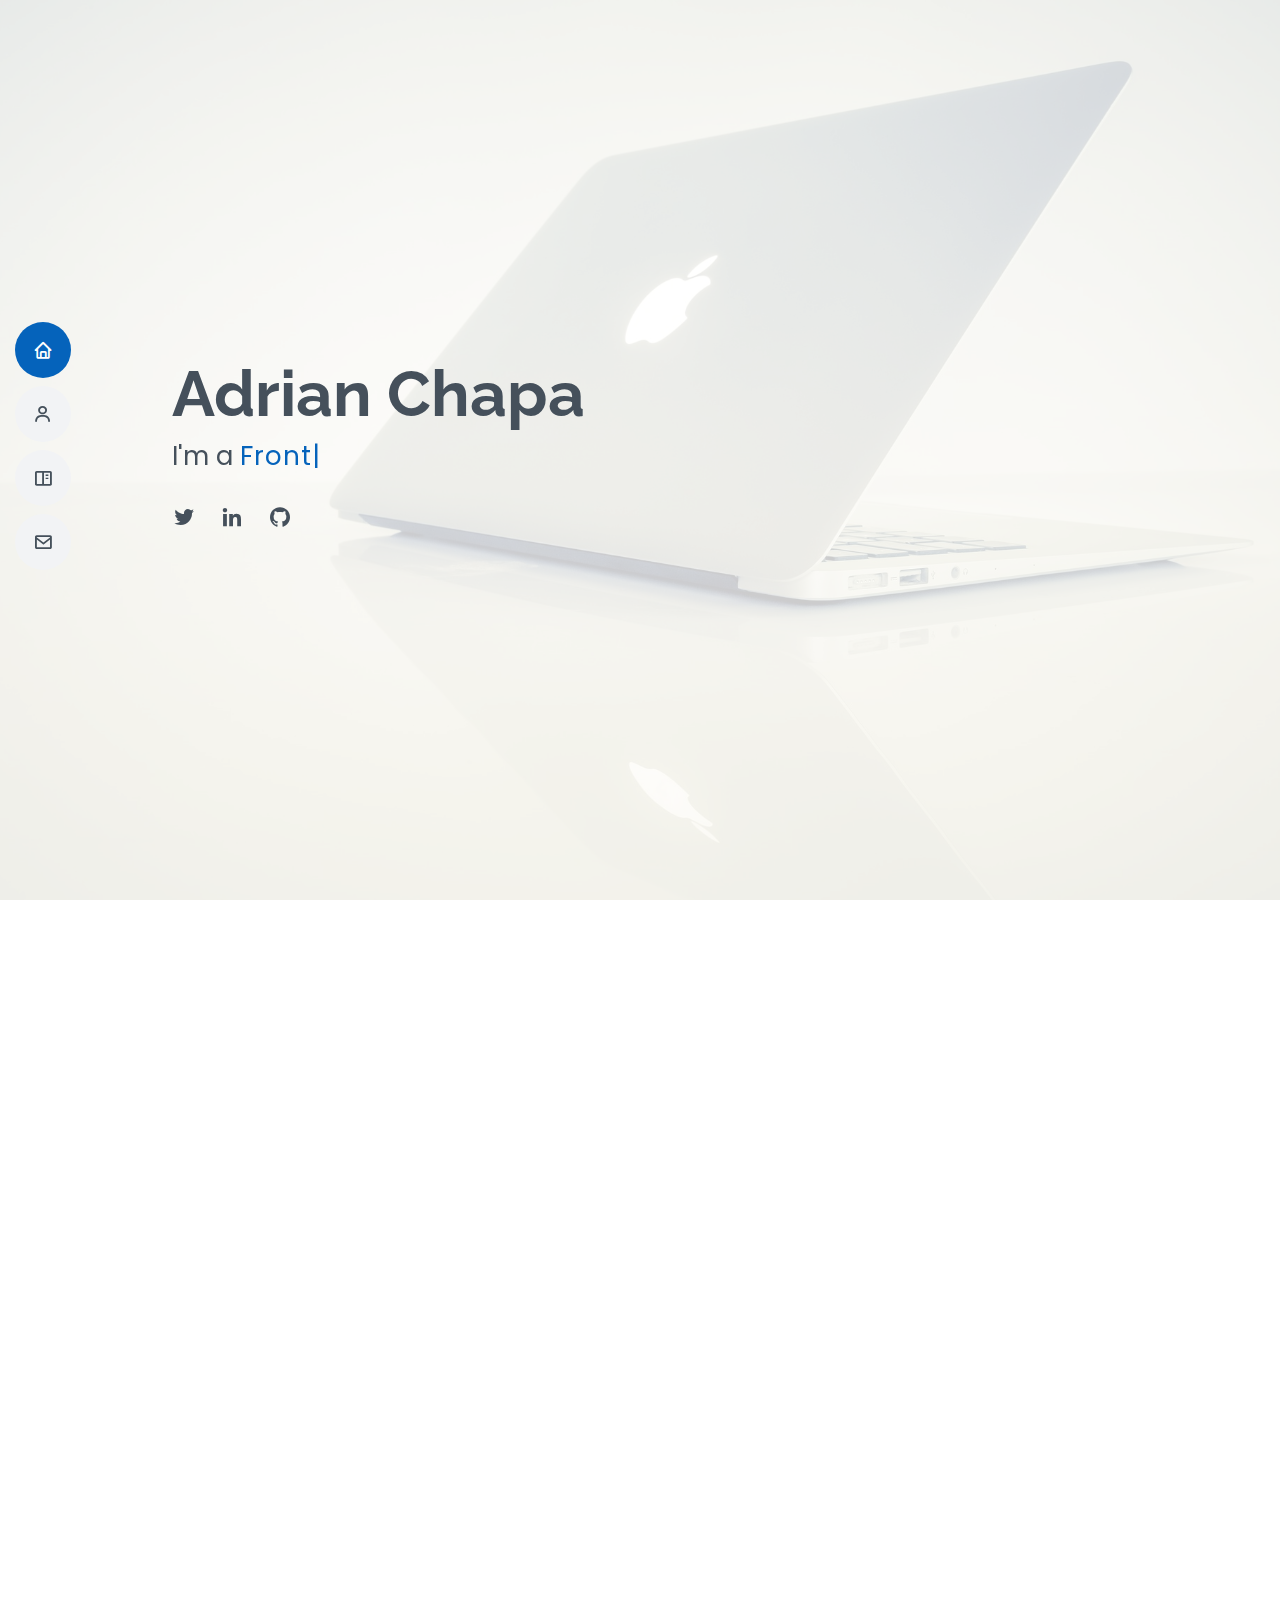
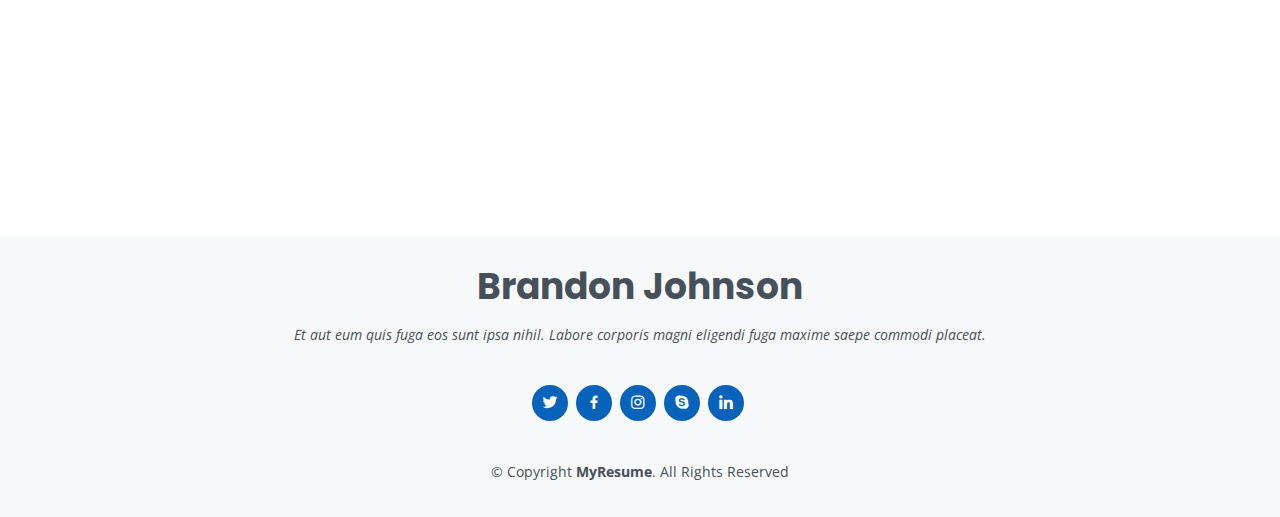
==== commit da645476: "Contact section complete" ====
--- a/index.html
+++ b/index.html
@@ -51,7 +51,6 @@
         <li><a href="#about" class="nav-link scrollto"><i class="bx bx-user"></i> <span>About</span></a></li>
         <li><a href="#projects" class="nav-link scrollto"><i class="bx bx-book-content"></i> <span>Projects</span></a>
         </li>
-        <li><a href="#services" class="nav-link scrollto"><i class="bx bx-server"></i> <span>Services</span></a></li>
         <li><a href="#contact" class="nav-link scrollto"><i class="bx bx-envelope"></i> <span>Contact</span></a></li>
       </ul>
     </nav><!-- .nav-menu -->
@@ -242,203 +241,7 @@
       </div>
     </section><!-- End Project Section -->
 
-    <!-- ======= Services Section ======= -->
-    <section id="services" class="services">
-      <div class="container" data-aos="fade-up">
-
-        <div class="section-title">
-          <h2>Services</h2>
-          <p>Magnam dolores commodi suscipit. Necessitatibus eius consequatur ex aliquid fuga eum quidem. Sit sint
-            consectetur velit. Quisquam quos quisquam cupiditate. Et nemo qui impedit suscipit alias ea. Quia fugiat sit
-            in iste officiis commodi quidem hic quas.</p>
-        </div>
-
-        <div class="row">
-
-          <div class="col-lg-4 col-md-6 d-flex align-items-stretch" data-aos="zoom-in" data-aos-delay="100">
-            <div class="icon-box iconbox-blue">
-              <div class="icon">
-                <svg width="100" height="100" viewBox="0 0 600 600" xmlns="http://www.w3.org/2000/svg">
-                  <path stroke="none" stroke-width="0" fill="#f5f5f5"
-                    d="M300,521.0016835830174C376.1290562159157,517.8887921683347,466.0731472004068,529.7835943286574,510.70327084640275,468.03025145048787C554.3714126377745,407.6079735673963,508.03601936045806,328.9844924480964,491.2728898941984,256.3432110539036C474.5976632858925,184.082847569629,479.9380746630129,96.60480741107993,416.23090153303,58.64404602377083C348.86323505073057,18.502131276798302,261.93793281208167,40.57373210992963,193.5410806939664,78.93577620505333C130.42746243093433,114.334589627462,98.30271207620316,179.96522072025542,76.75703585869454,249.04625023123273C51.97151888228291,328.5150500222984,13.704378332031375,421.85034740162234,66.52175969318436,486.19268352777647C119.04800174914682,550.1803526380478,217.28368757567262,524.383925680826,300,521.0016835830174">
-                  </path>
-                </svg>
-                <i class="bx bxl-dribbble"></i>
-              </div>
-              <h4><a href="">Lorem Ipsum</a></h4>
-              <p>Voluptatum deleniti atque corrupti quos dolores et quas molestias excepturi</p>
-            </div>
-          </div>
-
-          <div class="col-lg-4 col-md-6 d-flex align-items-stretch mt-4 mt-md-0" data-aos="zoom-in"
-            data-aos-delay="200">
-            <div class="icon-box iconbox-orange ">
-              <div class="icon">
-                <svg width="100" height="100" viewBox="0 0 600 600" xmlns="http://www.w3.org/2000/svg">
-                  <path stroke="none" stroke-width="0" fill="#f5f5f5"
-                    d="M300,582.0697525312426C382.5290701553225,586.8405444964366,449.9789794690241,525.3245884688669,502.5850820975895,461.55621195738473C556.606425686781,396.0723002908107,615.8543463187945,314.28637112970534,586.6730223649479,234.56875336149918C558.9533121215079,158.8439757836574,454.9685369536778,164.00468322053177,381.49747125262974,130.76875717737553C312.15926192815925,99.40240125094834,248.97055460311594,18.661163978235184,179.8680185752513,50.54337015887873C110.5421016452524,82.52863877960104,119.82277516462835,180.83849132639028,109.12597500060166,256.43424936330496C100.08760227029461,320.3096726198365,92.17705696193138,384.0621239912766,124.79988738764834,439.7174275375508C164.83382741302287,508.01625554203684,220.96474134820875,577.5009287672846,300,582.0697525312426">
-                  </path>
-                </svg>
-                <i class="bx bx-file"></i>
-              </div>
-              <h4><a href="">Sed Perspiciatis</a></h4>
-              <p>Duis aute irure dolor in reprehenderit in voluptate velit esse cillum dolore</p>
-            </div>
-          </div>
-
-          <div class="col-lg-4 col-md-6 d-flex align-items-stretch mt-4 mt-lg-0" data-aos="zoom-in"
-            data-aos-delay="300">
-            <div class="icon-box iconbox-pink">
-              <div class="icon">
-                <svg width="100" height="100" viewBox="0 0 600 600" xmlns="http://www.w3.org/2000/svg">
-                  <path stroke="none" stroke-width="0" fill="#f5f5f5"
-                    d="M300,541.5067337569781C382.14930387511276,545.0595476570109,479.8736841581634,548.3450877840088,526.4010558755058,480.5488172755941C571.5218469581645,414.80211281144784,517.5187510058486,332.0715597781072,496.52539010469104,255.14436215662573C477.37192572678356,184.95920475031193,473.57363656557914,105.61284051026155,413.0603344069578,65.22779650032875C343.27470386102294,18.654635553484475,251.2091493199835,5.337323636656869,175.0934190732945,40.62881213300186C97.87086631185822,76.43348514350839,51.98124368387456,156.15599469081315,36.44837278890362,239.84606092416172C21.716077023791087,319.22268207091537,43.775223500013084,401.1760424656574,96.891909868211,461.97329694683043C147.22146801428983,519.5804099606455,223.5754009179313,538.201503339737,300,541.5067337569781">
-                  </path>
-                </svg>
-                <i class="bx bx-tachometer"></i>
-              </div>
-              <h4><a href="">Magni Dolores</a></h4>
-              <p>Excepteur sint occaecat cupidatat non proident, sunt in culpa qui officia</p>
-            </div>
-          </div>
-
-          <div class="col-lg-4 col-md-6 d-flex align-items-stretch mt-4" data-aos="zoom-in" data-aos-delay="100">
-            <div class="icon-box iconbox-yellow">
-              <div class="icon">
-                <svg width="100" height="100" viewBox="0 0 600 600" xmlns="http://www.w3.org/2000/svg">
-                  <path stroke="none" stroke-width="0" fill="#f5f5f5"
-                    d="M300,503.46388370962813C374.79870501325706,506.71871716319447,464.8034551963731,527.1746412648533,510.4981551193396,467.86667711651364C555.9287308511215,408.9015244558933,512.6030010748507,327.5744911775523,490.211057578863,256.5855673507754C471.097692560561,195.9906835881958,447.69079081568157,138.11976852964426,395.19560036434837,102.3242989838813C329.3053358748298,57.3949838291264,248.02791733380457,8.279543830951368,175.87071277845988,42.242879143198664C103.41431057327972,76.34704239035025,93.79494320519305,170.9812938413882,81.28167332365135,250.07896920659033C70.17666984294237,320.27484674793965,64.84698225790005,396.69656628748305,111.28512138212992,450.4950937839243C156.20124167950087,502.5303643271138,231.32542653798444,500.4755392045468,300,503.46388370962813">
-                  </path>
-                </svg>
-                <i class="bx bx-layer"></i>
-              </div>
-              <h4><a href="">Nemo Enim</a></h4>
-              <p>At vero eos et accusamus et iusto odio dignissimos ducimus qui blanditiis</p>
-            </div>
-          </div>
-
-          <div class="col-lg-4 col-md-6 d-flex align-items-stretch mt-4" data-aos="zoom-in" data-aos-delay="200">
-            <div class="icon-box iconbox-red">
-              <div class="icon">
-                <svg width="100" height="100" viewBox="0 0 600 600" xmlns="http://www.w3.org/2000/svg">
-                  <path stroke="none" stroke-width="0" fill="#f5f5f5"
-                    d="M300,532.3542879108572C369.38199826031484,532.3153073249985,429.10787420159085,491.63046689027357,474.5244479745417,439.17860296908856C522.8885846962883,383.3225815378663,569.1668002868075,314.3205725914397,550.7432151929288,242.7694973846089C532.6665558377875,172.5657663291529,456.2379748765914,142.6223662098291,390.3689995646985,112.34683881706744C326.66090330228417,83.06452184765237,258.84405631176094,53.51806209861945,193.32584062364296,78.48882559362697C121.61183558270385,105.82097193414197,62.805066853699245,167.19869350419734,48.57481801355237,242.6138429142374C34.843463184063346,315.3850353017275,76.69343916112496,383.4422959591041,125.22947124332185,439.3748458443577C170.7312796277747,491.8107796887764,230.57421082200815,532.3932930995766,300,532.3542879108572">
-                  </path>
-                </svg>
-                <i class="bx bx-slideshow"></i>
-              </div>
-              <h4><a href="">Dele Cardo</a></h4>
-              <p>Quis consequatur saepe eligendi voluptatem consequatur dolor consequuntur</p>
-            </div>
-          </div>
-
-          <div class="col-lg-4 col-md-6 d-flex align-items-stretch mt-4" data-aos="zoom-in" data-aos-delay="300">
-            <div class="icon-box iconbox-teal">
-              <div class="icon">
-                <svg width="100" height="100" viewBox="0 0 600 600" xmlns="http://www.w3.org/2000/svg">
-                  <path stroke="none" stroke-width="0" fill="#f5f5f5"
-                    d="M300,566.797414625762C385.7384707136149,576.1784315230908,478.7894351017131,552.8928747891023,531.9192734346935,484.94944893311C584.6109503024035,417.5663521118492,582.489472248146,322.67544863468447,553.9536738515405,242.03673114598146C529.1557734026468,171.96086150256528,465.24506316201064,127.66468636344209,395.9583748389544,100.7403814666027C334.2173773831606,76.7482773500951,269.4350130405921,84.62216499799875,207.1952322260088,107.2889140133804C132.92018162631612,134.33871894543012,41.79353780512637,160.00259165414826,22.644507872594943,236.69541883565114C3.319112789854554,314.0945973066697,72.72355303640163,379.243833228382,124.04198916343866,440.3218312028393C172.9286146004772,498.5055451809895,224.45579914871206,558.5317968840102,300,566.797414625762">
-                  </path>
-                </svg>
-                <i class="bx bx-arch"></i>
-              </div>
-              <h4><a href="">Divera Don</a></h4>
-              <p>Modi nostrum vel laborum. Porro fugit error sit minus sapiente sit aspernatur</p>
-            </div>
-          </div>
-
-        </div>
-
-      </div>
-    </section><!-- End Services Section -->
-
-    <!-- ======= Testimonials Section ======= -->
-    <section id="testimonials" class="testimonials section-bg">
-      <div class="container" data-aos="fade-up">
-
-        <div class="section-title">
-          <h2>Testimonials</h2>
-        </div>
-
-        <div class="testimonials-slider swiper" data-aos="fade-up" data-aos-delay="100">
-          <div class="swiper-wrapper">
-
-            <div class="swiper-slide">
-              <div class="testimonial-item">
-                <img src="assets/img/testimonials/testimonials-1.jpg" class="testimonial-img" alt="">
-                <h3>Saul Goodman</h3>
-                <h4>Ceo &amp; Founder</h4>
-                <p>
-                  <i class="bx bxs-quote-alt-left quote-icon-left"></i>
-                  Proin iaculis purus consequat sem cure digni ssim donec porttitora entum suscipit rhoncus. Accusantium
-                  quam, ultricies eget id, aliquam eget nibh et. Maecen aliquam, risus at semper.
-                  <i class="bx bxs-quote-alt-right quote-icon-right"></i>
-                </p>
-              </div>
-            </div><!-- End testimonial item -->
-
-            <div class="swiper-slide">
-              <div class="testimonial-item">
-                <img src="assets/img/testimonials/testimonials-2.jpg" class="testimonial-img" alt="">
-                <h3>Sara Wilsson</h3>
-                <h4>Designer</h4>
-                <p>
-                  <i class="bx bxs-quote-alt-left quote-icon-left"></i>
-                  Export tempor illum tamen malis malis eram quae irure esse labore quem cillum quid cillum eram malis
-                  quorum velit fore eram velit sunt aliqua noster fugiat irure amet legam anim culpa.
-                  <i class="bx bxs-quote-alt-right quote-icon-right"></i>
-                </p>
-              </div>
-            </div><!-- End testimonial item -->
-
-            <div class="swiper-slide">
-              <div class="testimonial-item">
-                <img src="assets/img/testimonials/testimonials-3.jpg" class="testimonial-img" alt="">
-                <h3>Jena Karlis</h3>
-                <h4>Store Owner</h4>
-                <p>
-                  <i class="bx bxs-quote-alt-left quote-icon-left"></i>
-                  Enim nisi quem export duis labore cillum quae magna enim sint quorum nulla quem veniam duis minim
-                  tempor labore quem eram duis noster aute amet eram fore quis sint minim.
-                  <i class="bx bxs-quote-alt-right quote-icon-right"></i>
-                </p>
-              </div>
-            </div><!-- End testimonial item -->
-
-            <div class="swiper-slide">
-              <div class="testimonial-item">
-                <img src="assets/img/testimonials/testimonials-4.jpg" class="testimonial-img" alt="">
-                <h3>Matt Brandon</h3>
-                <h4>Freelancer</h4>
-                <p>
-                  <i class="bx bxs-quote-alt-left quote-icon-left"></i>
-                  Fugiat enim eram quae cillum dolore dolor amet nulla culpa multos export minim fugiat minim velit
-                  minim dolor enim duis veniam ipsum anim magna sunt elit fore quem dolore labore illum veniam.
-                  <i class="bx bxs-quote-alt-right quote-icon-right"></i>
-                </p>
-              </div>
-            </div><!-- End testimonial item -->
-
-            <div class="swiper-slide">
-              <div class="testimonial-item">
-                <img src="assets/img/testimonials/testimonials-5.jpg" class="testimonial-img" alt="">
-                <h3>John Larson</h3>
-                <h4>Entrepreneur</h4>
-                <p>
-                  <i class="bx bxs-quote-alt-left quote-icon-left"></i>
-                  Quis quorum aliqua sint quem legam fore sunt eram irure aliqua veniam tempor noster veniam enim culpa
-                  labore duis sunt culpa nulla illum cillum fugiat legam esse veniam culpa fore nisi cillum quid.
-                  <i class="bx bxs-quote-alt-right quote-icon-right"></i>
-                </p>
-              </div>
-            </div><!-- End testimonial item -->
-
-          </div>
-          <div class="swiper-pagination"></div>
-        </div>
-
-      </div>
-    </section><!-- End Testimonials Section -->
+
 
     <!-- ======= Contact Section ======= -->
     <section id="contact" class="contact">
@@ -449,60 +252,48 @@
         </div>
 
         <div class="row mt-1">
-
-          <div class="col-lg-4">
-            <div class="info">
+          <div class="col-sm-12 col-lg-4">
+            <div class="info info--contact">
               <div class="address">
                 <i class="bi bi-geo-alt"></i>
                 <h4>Location:</h4>
-                <p>A108 Adam Street, New York, NY 535022</p>
-              </div>
-
+                <p>Corinth, TX - Open to Remote</p>
+              </div>
+            </div>
+          </div>
+
+
+
+          <div class="col-sm-12 col-lg-4">
+            <div class="info info--contact">
               <div class="email">
                 <i class="bi bi-envelope"></i>
                 <h4>Email:</h4>
-                <p>info@example.com</p>
-              </div>
-
+                <p>achapa@adrianchapa.dev</p>
+              </div>
+              <div class="contact-links">
+                <a href="https://mail.google.com/mail/?view=cm&fs=1&to=achapa@adrianchapa.dev&su=&cc=&bcc=&body"
+                  target="_blank">
+                  <i class="bi bi-google"></i>
+                </a>
+                <a href="mailto:achapa@adrianchapa.dev?subject=&cc=&bcc=&body=" target="_blank">
+                  <i class="bi bi-envelope"></i>
+                </a>
+              </div>
+            </div>
+          </div>
+
+          <div class="col-sm-12 col-lg-4">
+            <div class="info info--contact">
               <div class="phone">
                 <i class="bi bi-phone"></i>
                 <h4>Call:</h4>
-                <p>+1 5589 55488 55s</p>
-              </div>
-
-            </div>
-
-          </div>
-
-          <div class="col-lg-8 mt-5 mt-lg-0">
-
-            <form action="forms/contact.php" method="post" role="form" class="php-email-form">
-              <div class="row">
-                <div class="col-md-6 form-group">
-                  <input type="text" name="name" class="form-control" id="name" placeholder="Your Name" required>
-                </div>
-                <div class="col-md-6 form-group mt-3 mt-md-0">
-                  <input type="email" class="form-control" name="email" id="email" placeholder="Your Email" required>
-                </div>
-              </div>
-              <div class="form-group mt-3">
-                <input type="text" class="form-control" name="subject" id="subject" placeholder="Subject" required>
-              </div>
-              <div class="form-group mt-3">
-                <textarea class="form-control" name="message" rows="5" placeholder="Message" required></textarea>
-              </div>
-              <div class="my-3">
-                <div class="loading">Loading</div>
-                <div class="error-message"></div>
-                <div class="sent-message">Your message has been sent. Thank you!</div>
-              </div>
-              <div class="text-center"><button type="submit">Send Message</button></div>
-            </form>
-
-          </div>
-
-        </div>
-
+                <p>+1 469-449-8515</p>
+              </div>
+            </div>
+          </div>
+
+        </div>
       </div>
     </section><!-- End Contact Section -->
 
--- a/assets/css/style.css
+++ b/assets/css/style.css
@@ -643,183 +643,6 @@
 }
 
 /*--------------------------------------------------------------
-# Services
---------------------------------------------------------------*/
-.services .icon-box {
-  text-align: center;
-  padding: 70px 20px 80px 20px;
-  transition: all ease-in-out 0.3s;
-  background: #fff;
-  box-shadow: 0px 5px 90px 0px rgba(110, 123, 131, 0.05);
-}
-.services .icon-box .icon {
-  margin: 0 auto;
-  width: 100px;
-  height: 100px;
-  display: flex;
-  align-items: center;
-  justify-content: center;
-  transition: ease-in-out 0.3s;
-  position: relative;
-}
-.services .icon-box .icon i {
-  font-size: 36px;
-  transition: 0.5s;
-  position: relative;
-}
-.services .icon-box .icon svg {
-  position: absolute;
-  top: 0;
-  left: 0;
-}
-.services .icon-box .icon svg path {
-  transition: 0.5s;
-  fill: #f5f5f5;
-}
-.services .icon-box h4 {
-  font-weight: 600;
-  margin: 10px 0 15px 0;
-  font-size: 22px;
-}
-.services .icon-box h4 a {
-  color: #45505b;
-  transition: ease-in-out 0.3s;
-}
-.services .icon-box p {
-  line-height: 24px;
-  font-size: 14px;
-  margin-bottom: 0;
-}
-.services .icon-box:hover {
-  border-color: #fff;
-  box-shadow: 0px 0 35px 0 rgba(0, 0, 0, 0.08);
-}
-.services .iconbox-blue i {
-  color: #47aeff;
-}
-.services .iconbox-blue:hover .icon i {
-  color: #fff;
-}
-.services .iconbox-blue:hover .icon path {
-  fill: #47aeff;
-}
-.services .iconbox-orange i {
-  color: #ffa76e;
-}
-.services .iconbox-orange:hover .icon i {
-  color: #fff;
-}
-.services .iconbox-orange:hover .icon path {
-  fill: #ffa76e;
-}
-.services .iconbox-pink i {
-  color: #e80368;
-}
-.services .iconbox-pink:hover .icon i {
-  color: #fff;
-}
-.services .iconbox-pink:hover .icon path {
-  fill: #e80368;
-}
-.services .iconbox-yellow i {
-  color: #ffbb2c;
-}
-.services .iconbox-yellow:hover .icon i {
-  color: #fff;
-}
-.services .iconbox-yellow:hover .icon path {
-  fill: #ffbb2c;
-}
-.services .iconbox-red i {
-  color: #ff5828;
-}
-.services .iconbox-red:hover .icon i {
-  color: #fff;
-}
-.services .iconbox-red:hover .icon path {
-  fill: #ff5828;
-}
-.services .iconbox-teal i {
-  color: #11dbcf;
-}
-.services .iconbox-teal:hover .icon i {
-  color: #fff;
-}
-.services .iconbox-teal:hover .icon path {
-  fill: #11dbcf;
-}
-
-/*--------------------------------------------------------------
-# Testimonials
---------------------------------------------------------------*/
-.testimonials .section-header {
-  margin-bottom: 40px;
-}
-.testimonials .testimonials-carousel,
-.testimonials .testimonials-slider {
-  overflow: hidden;
-}
-.testimonials .testimonial-item {
-  text-align: center;
-}
-.testimonials .testimonial-item .testimonial-img {
-  width: 120px;
-  border-radius: 50%;
-  border: 4px solid #fff;
-  margin: 0 auto;
-}
-.testimonials .testimonial-item h3 {
-  font-size: 20px;
-  font-weight: bold;
-  margin: 10px 0 5px 0;
-  color: #111;
-}
-.testimonials .testimonial-item h4 {
-  font-size: 14px;
-  color: #999;
-  margin: 0 0 15px 0;
-}
-.testimonials .testimonial-item .quote-icon-left,
-.testimonials .testimonial-item .quote-icon-right {
-  color: #90c8fc;
-  font-size: 26px;
-}
-.testimonials .testimonial-item .quote-icon-left {
-  display: inline-block;
-  left: -5px;
-  position: relative;
-}
-.testimonials .testimonial-item .quote-icon-right {
-  display: inline-block;
-  right: -5px;
-  position: relative;
-  top: 10px;
-}
-.testimonials .testimonial-item p {
-  font-style: italic;
-  margin: 0 auto 15px auto;
-}
-.testimonials .swiper-pagination {
-  margin-top: 20px;
-  position: relative;
-}
-.testimonials .swiper-pagination .swiper-pagination-bullet {
-  width: 12px;
-  height: 12px;
-  background-color: #fff;
-  opacity: 1;
-  border: 1px solid #0563bb;
-}
-.testimonials .swiper-pagination .swiper-pagination-bullet-active {
-  background-color: #0563bb;
-}
-@media (min-width: 992px) {
-  .testimonials .testimonial-item p {
-    width: 80%;
-  }
-}
-
-/*--------------------------------------------------------------
 # Contact
 --------------------------------------------------------------*/
 .contact .info {
@@ -852,10 +675,26 @@
   font-size: 14px;
   color: #728394;
 }
-.contact .info .email,
+/* .contact .info .email,
 .contact .info .phone {
   margin-top: 40px;
-}
+} */
+
+.info--contact {
+  margin-left: 100px;
+  margin-top: 40px;
+}
+
+.contact-links i {
+  margin-right: 5px;
+  margin-top: 15px;
+}
+
+.contact-links i:hover {
+  background: #0563bb;
+  color: #fff;
+}
+
 .contact .info .email:hover i,
 .contact .info .address:hover i,
 .contact .info .phone:hover i {
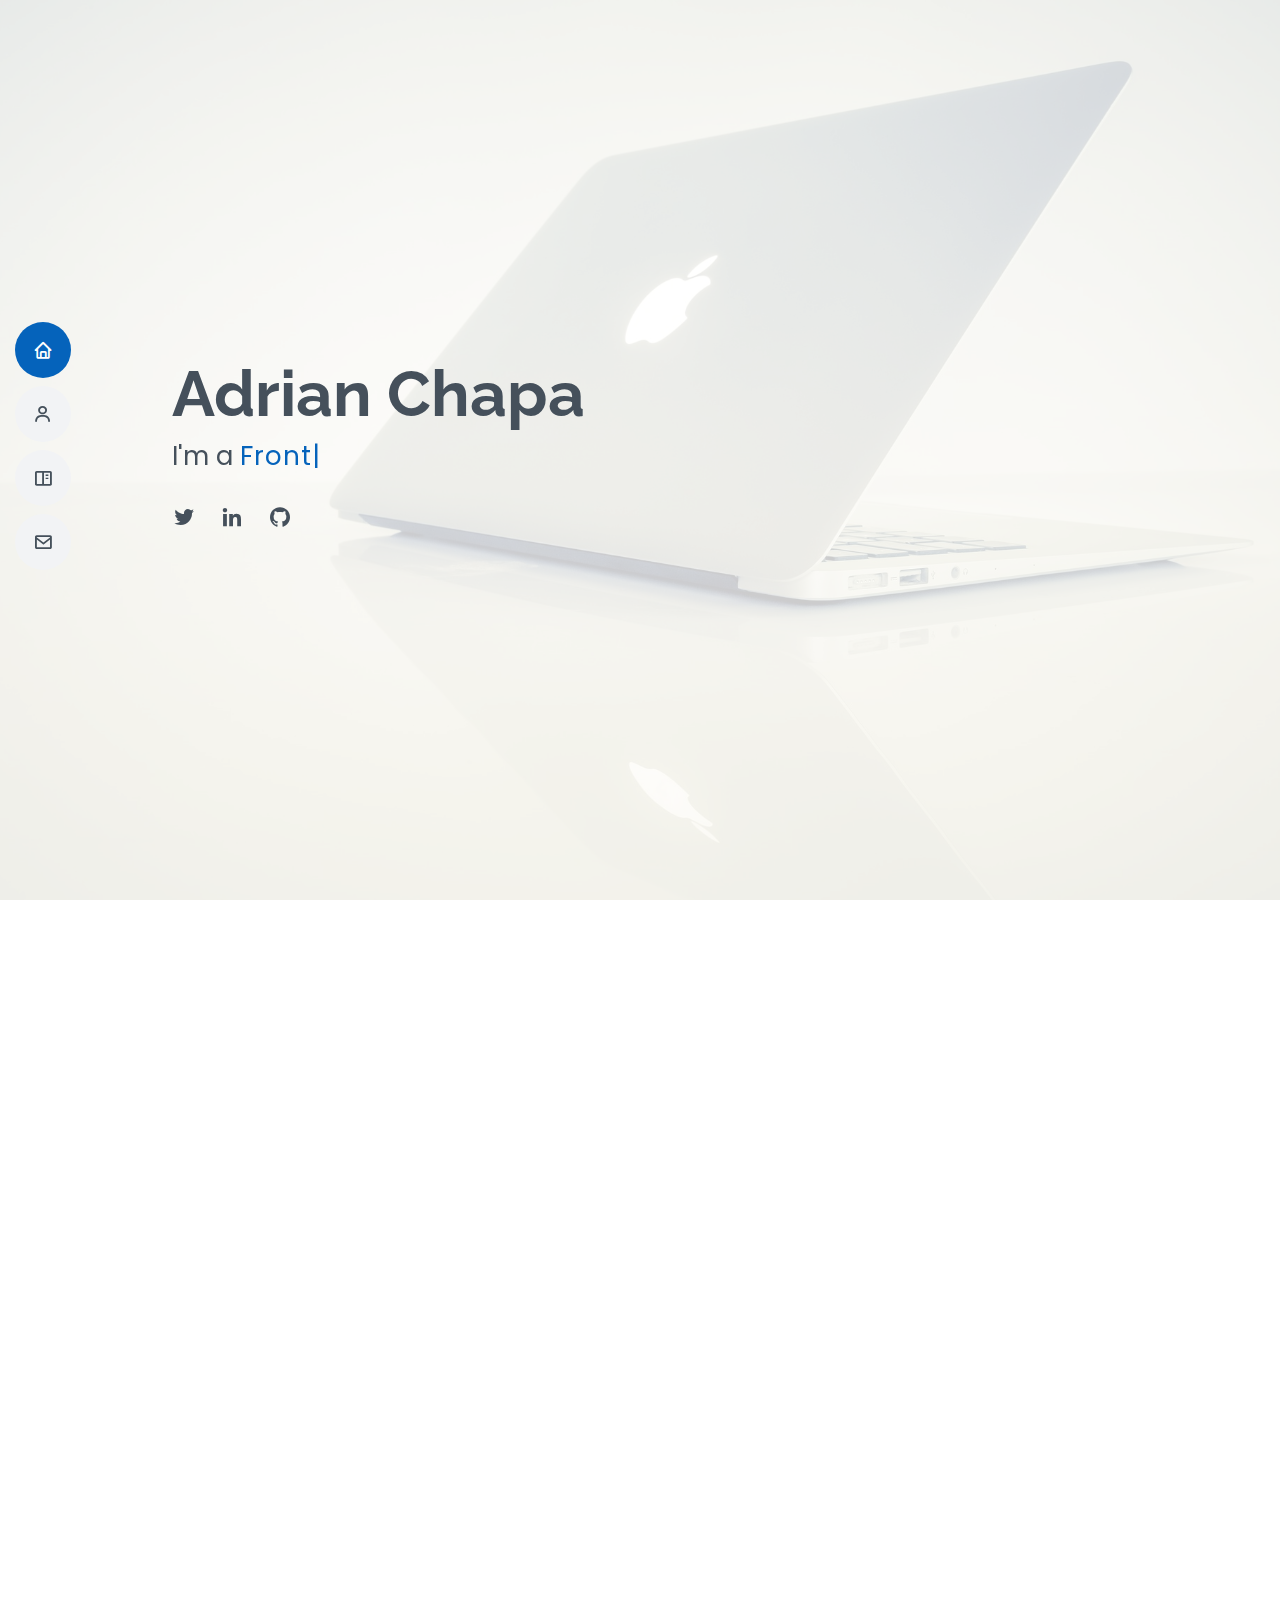
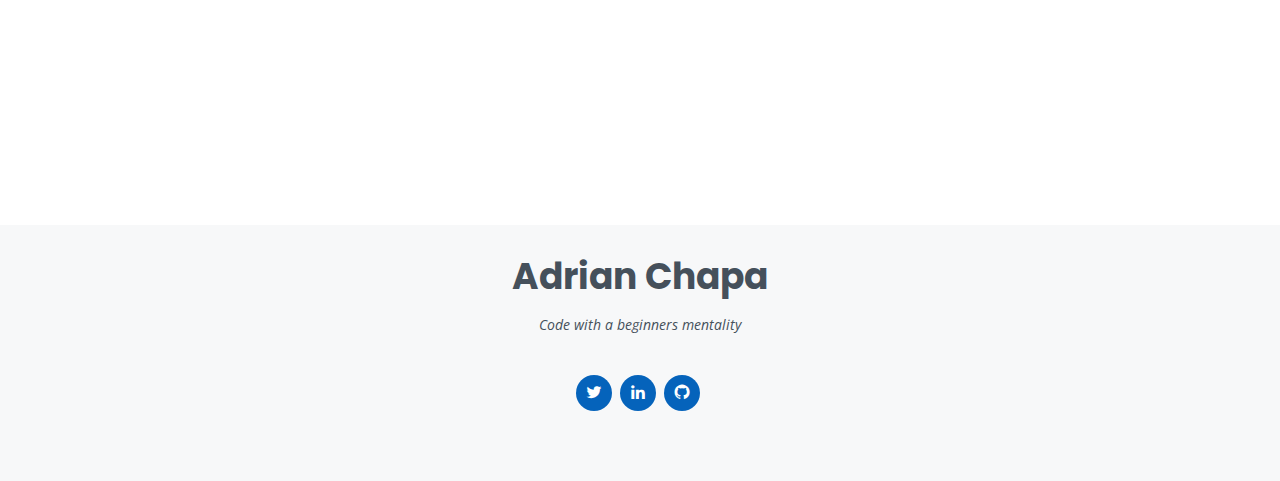
==== commit 46245b81: "Update footer" ====
--- a/index.html
+++ b/index.html
@@ -302,17 +302,13 @@
   <!-- ======= Footer ======= -->
   <footer id="footer">
     <div class="container">
-      <h3>Brandon Johnson</h3>
-      <p>Et aut eum quis fuga eos sunt ipsa nihil. Labore corporis magni eligendi fuga maxime saepe commodi placeat.</p>
+      <h3>Adrian Chapa</h3>
+      <p>Code with a beginners mentality</p>
       <div class="social-links">
-        <a href="#" class="twitter"><i class="bx bxl-twitter"></i></a>
-        <a href="#" class="facebook"><i class="bx bxl-facebook"></i></a>
-        <a href="#" class="instagram"><i class="bx bxl-instagram"></i></a>
-        <a href="#" class="google-plus"><i class="bx bxl-skype"></i></a>
-        <a href="#" class="linkedin"><i class="bx bxl-linkedin"></i></a>
-      </div>
-      <div class="copyright">
-        &copy; Copyright <strong><span>MyResume</span></strong>. All Rights Reserved
+        <a href="https://twitter.com/CodeChapa" target="_blank" class="twitter"><i class="bx bxl-twitter"></i></a>
+        <a href="https://www.linkedin.com/in/adrian-chapa-25281985/" target="_blank" class="linkedin"><i
+            class="bx bxl-linkedin"></i></a>
+        <a href="https://github.com/achapadev" target="_blank" class="github"><i class="bx bxl-github"></i></a>
       </div>
 
     </div>
--- a/assets/css/style.css
+++ b/assets/css/style.css
@@ -682,12 +682,13 @@
 
 .info--contact {
   margin-left: 100px;
-  margin-top: 40px;
+  margin-bottom: 40px;
 }
 
 .contact-links i {
   margin-right: 5px;
   margin-top: 15px;
+  margin-bottom: 30px;
 }
 
 .contact-links i:hover {
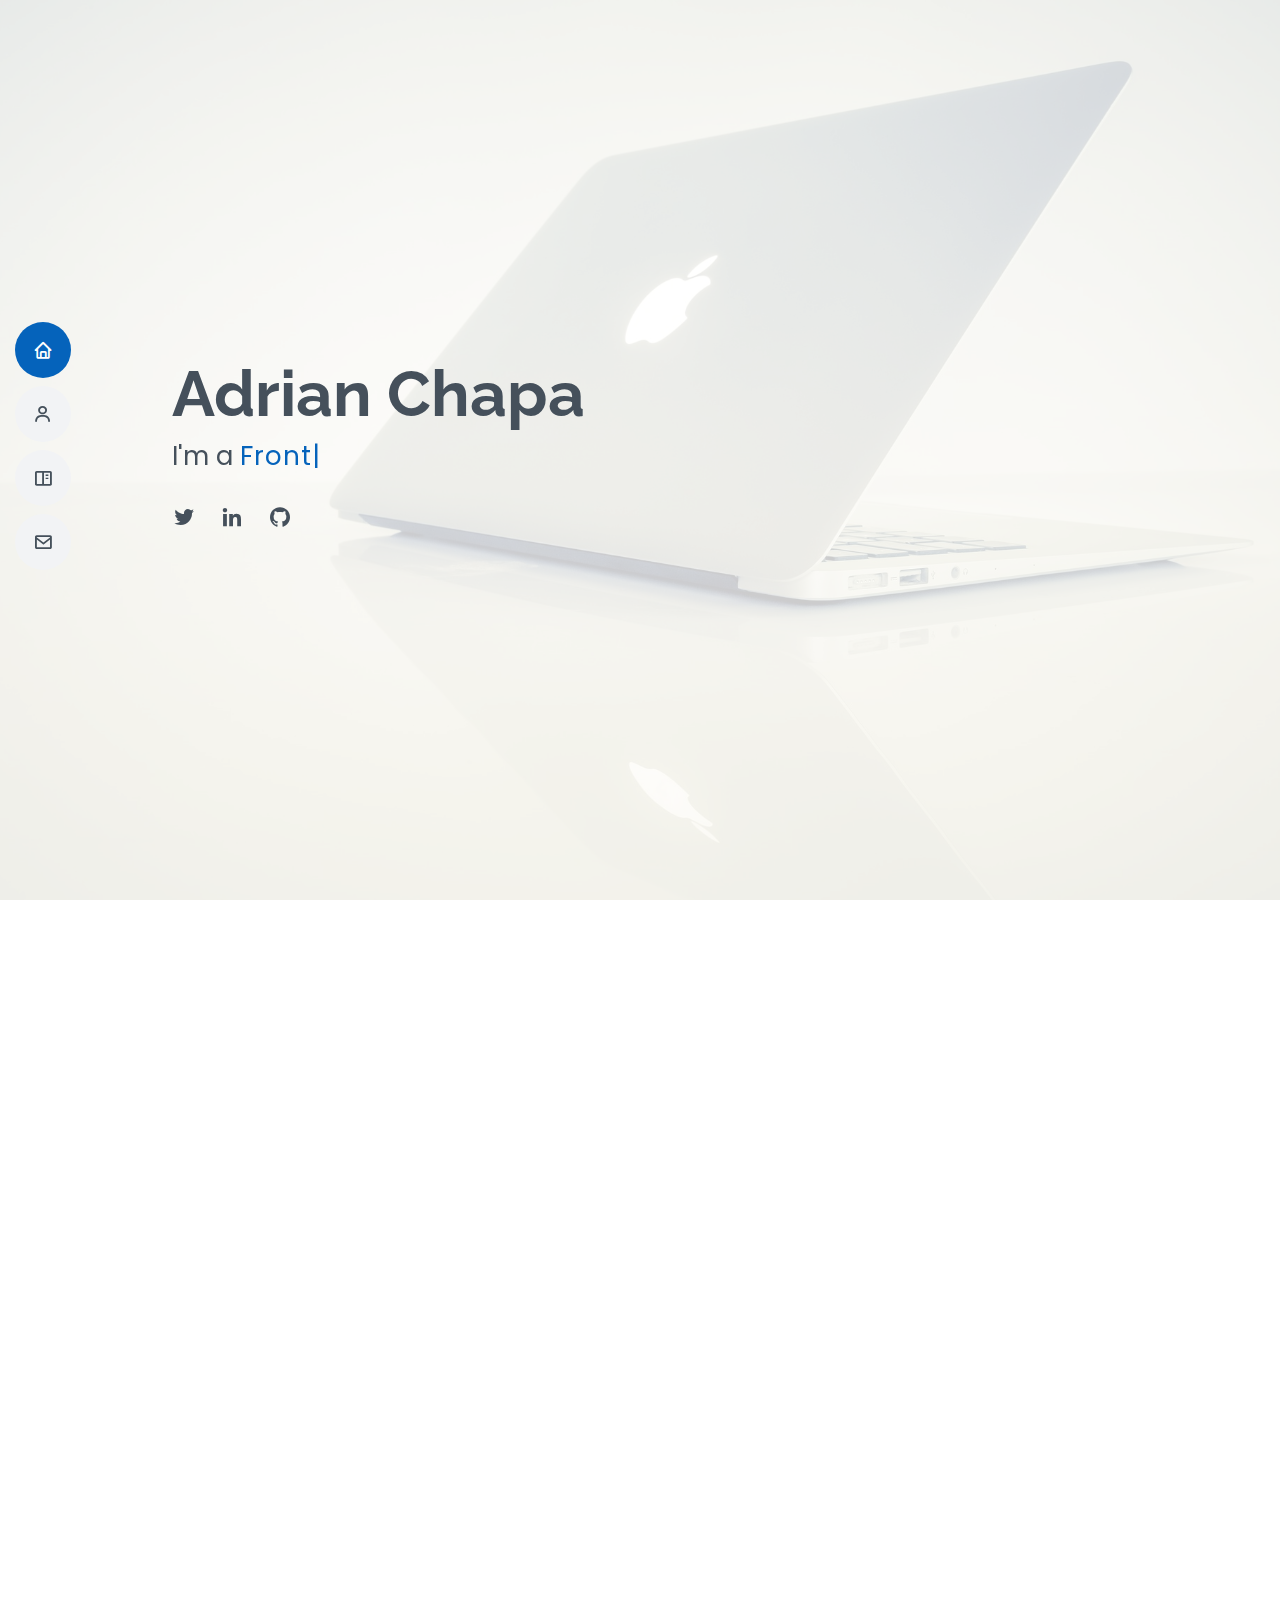
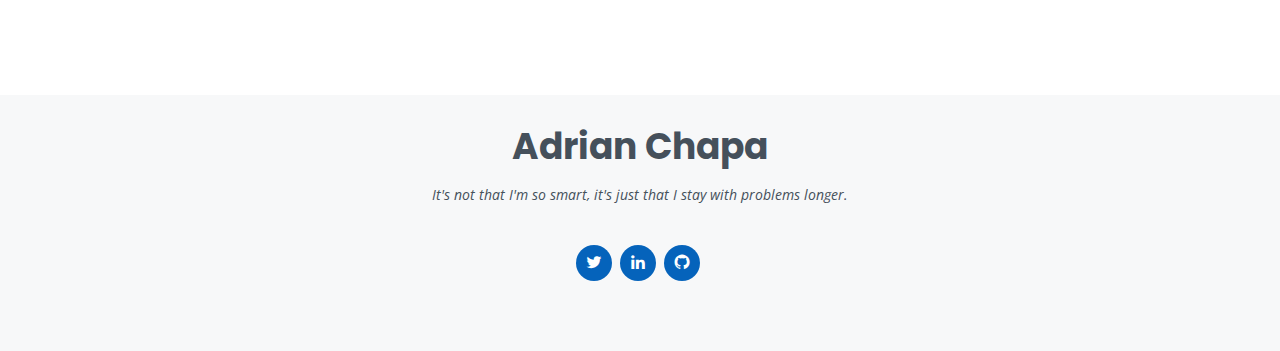
==== commit 0e9099b4: "Updated quote at bottom of website" ====
--- a/index.html
+++ b/index.html
@@ -303,7 +303,7 @@
   <footer id="footer">
     <div class="container">
       <h3>Adrian Chapa</h3>
-      <p>Code with a beginners mentality</p>
+      <p>It's not that I'm so smart, it's just that I stay with problems longer.</p>
       <div class="social-links">
         <a href="https://twitter.com/CodeChapa" target="_blank" class="twitter"><i class="bx bxl-twitter"></i></a>
         <a href="https://www.linkedin.com/in/adrian-chapa-25281985/" target="_blank" class="linkedin"><i
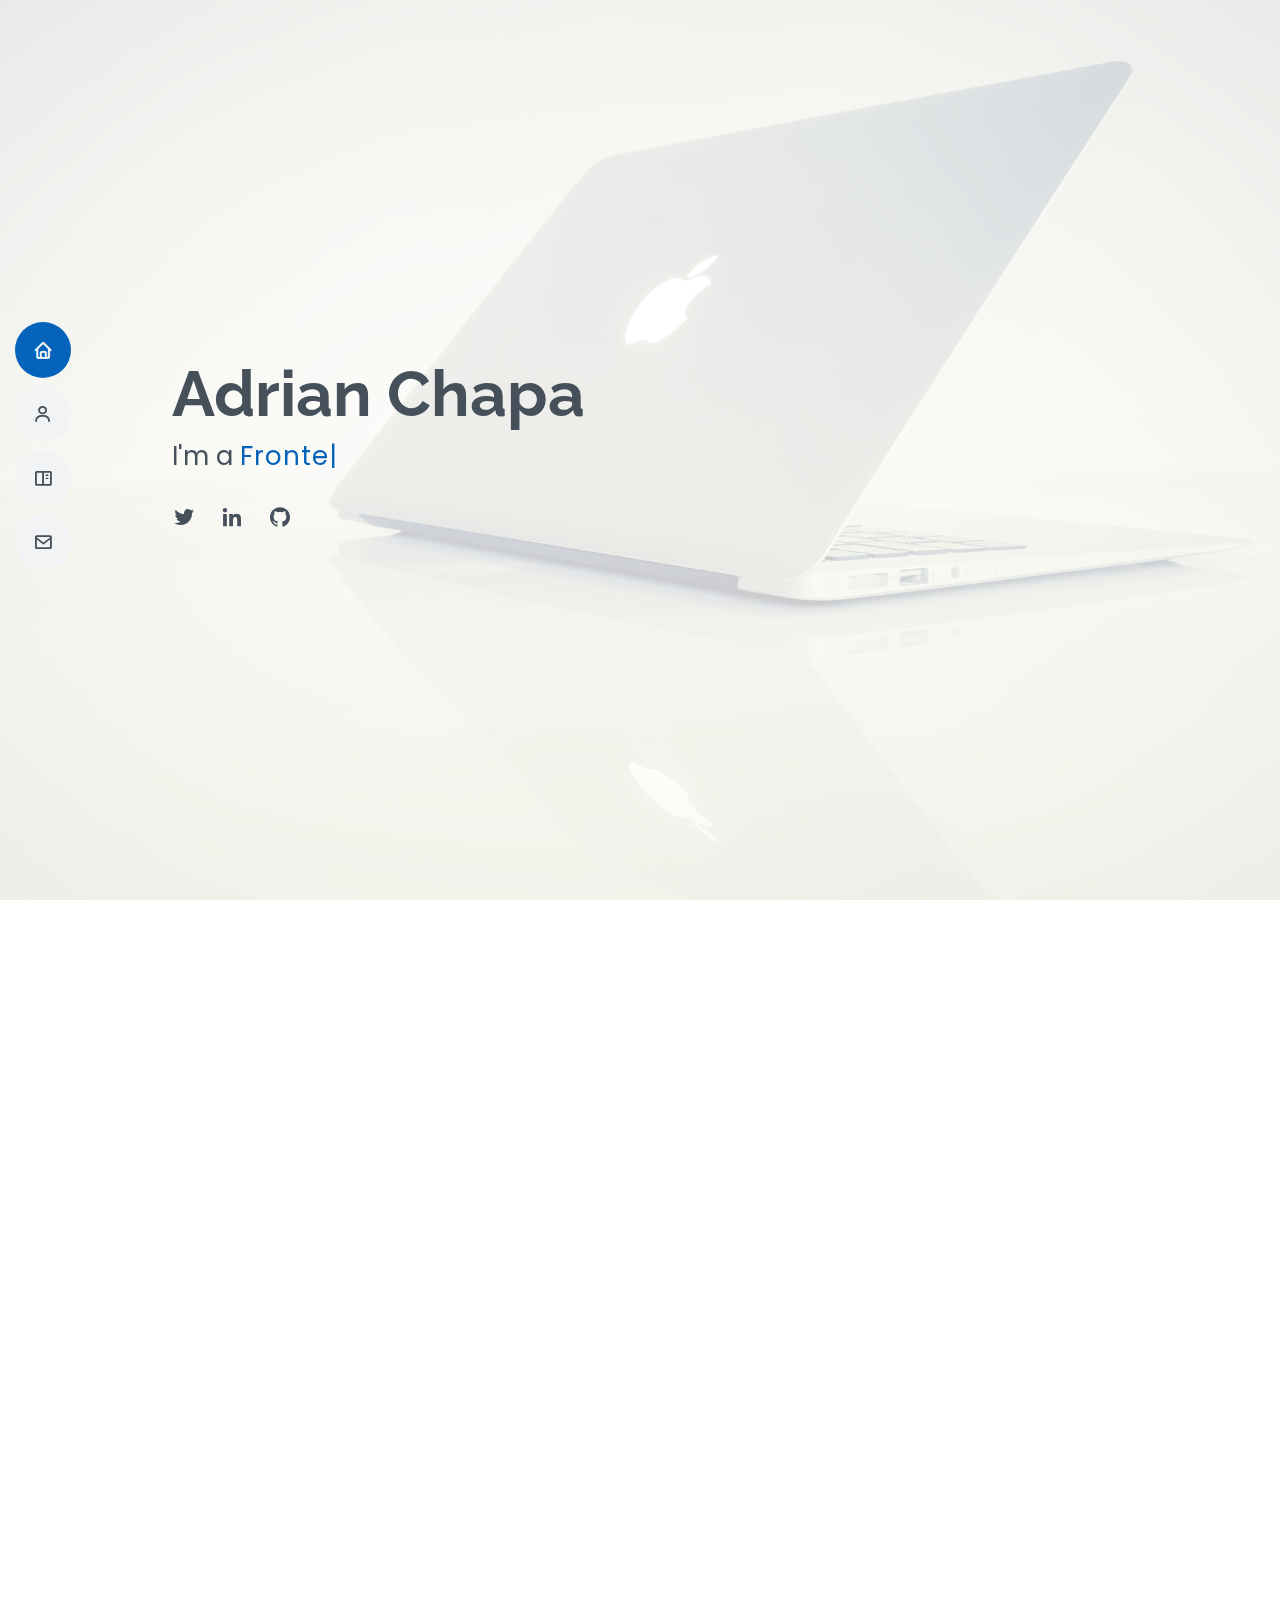
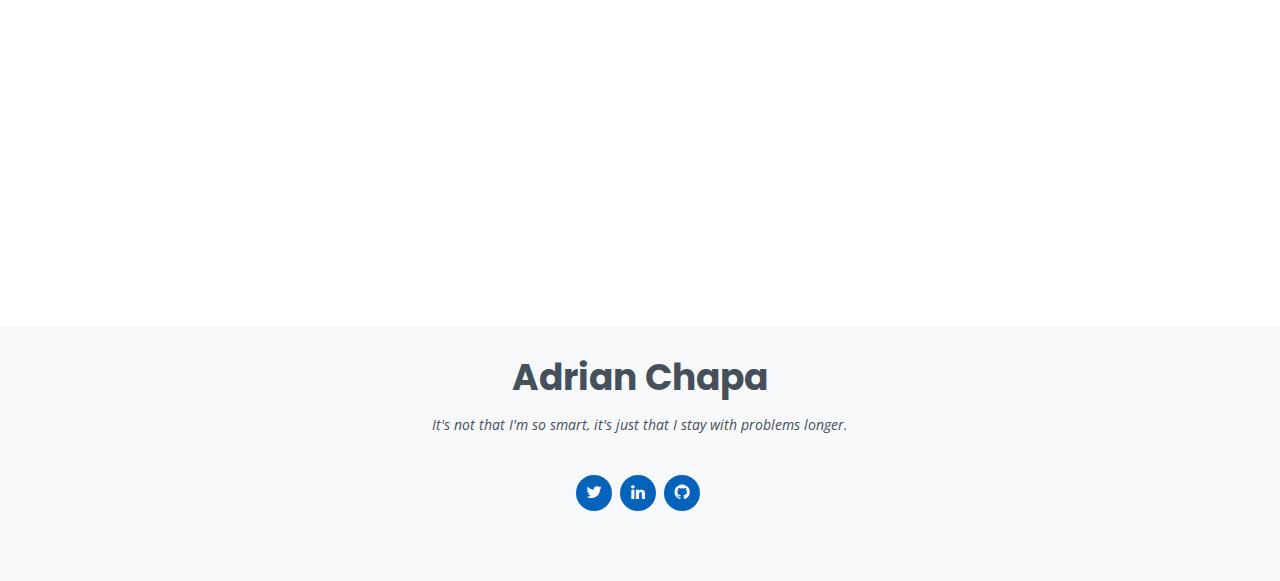
==== commit 091ec5d1: "updated projects section" ====
--- a/index.html
+++ b/index.html
@@ -225,7 +225,7 @@
             <div class="project-wrap">
               <img src="assets/img/projects/p2-main-picture.png" class="img-fluid" alt="">
               <div class="project-info">
-                <h4>Face Recognition</h4>
+                <h4>House Marketplace</h4>
                 <div class="project-links">
                   <a href="project-details-2.html" class="project-details-lightbox" data-glightbox="type: external"
                     title="project Details"><i class="bx bx-plus"></i></a>
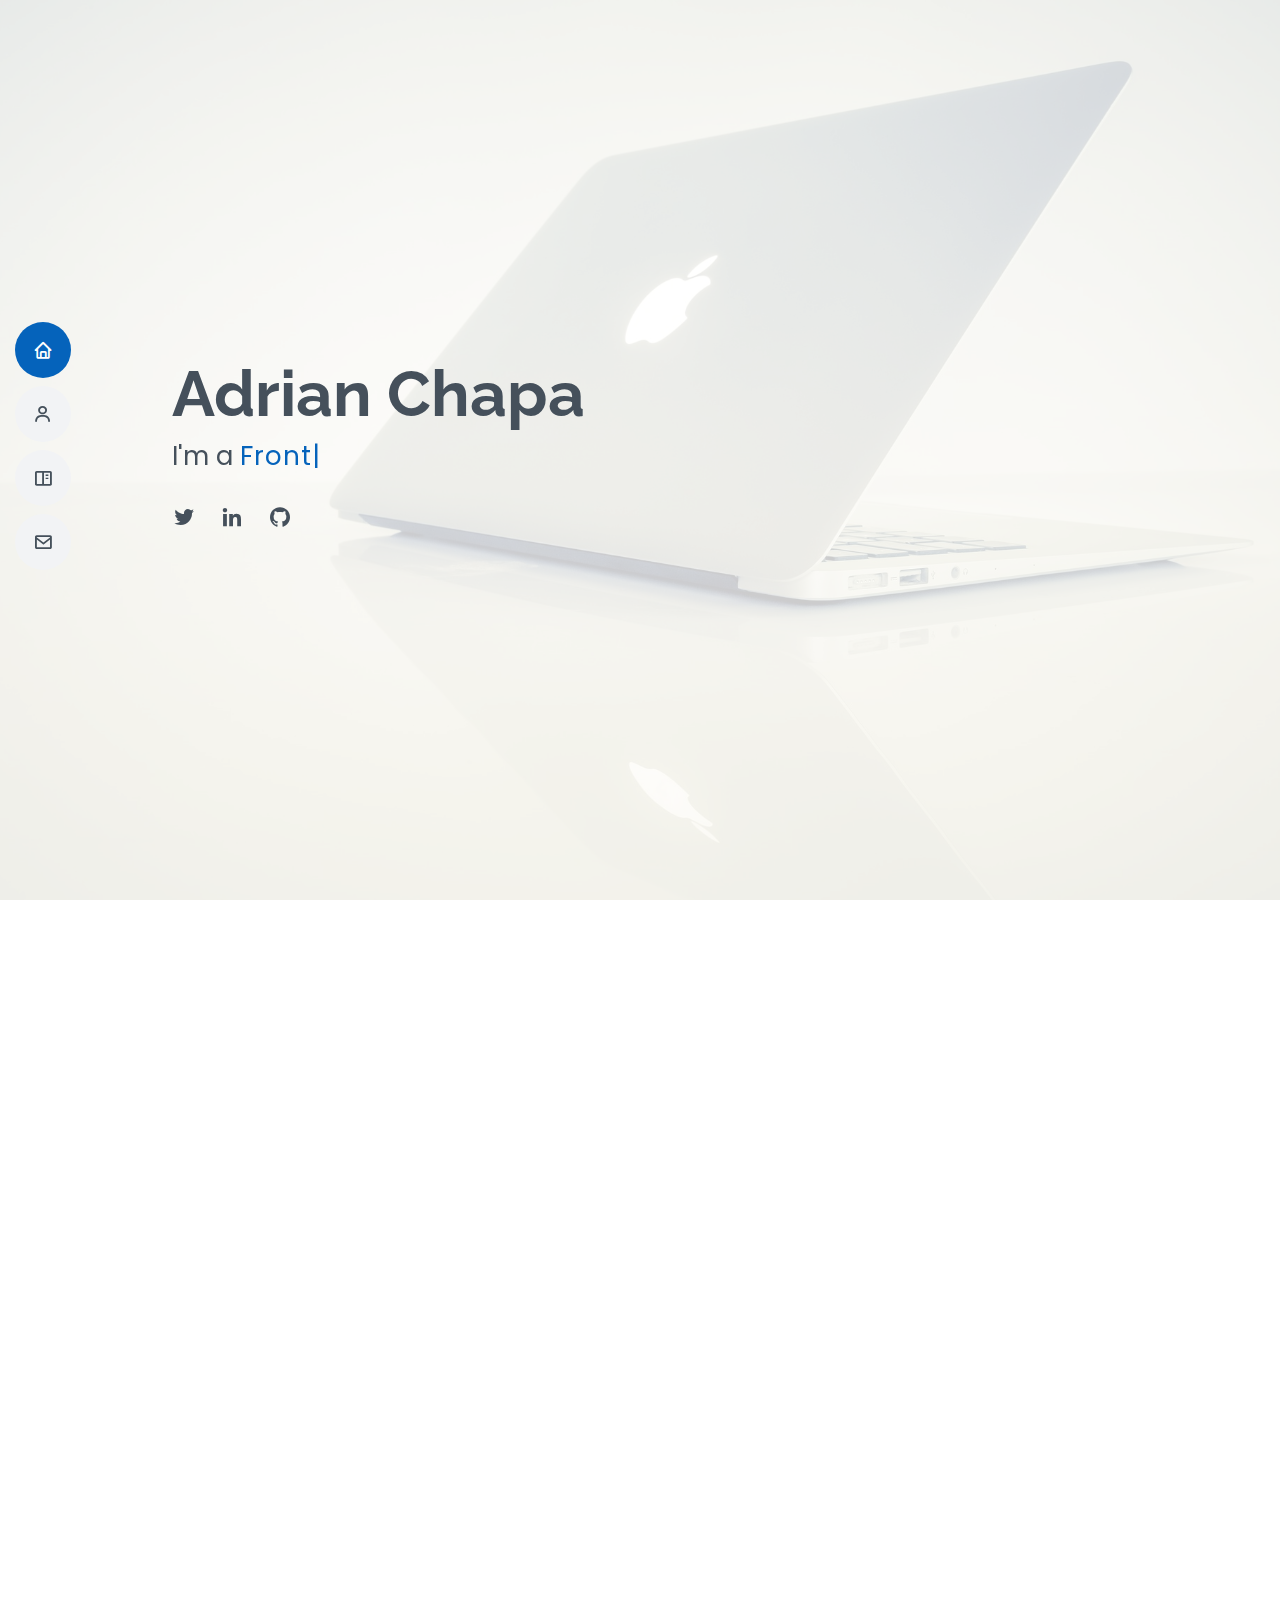
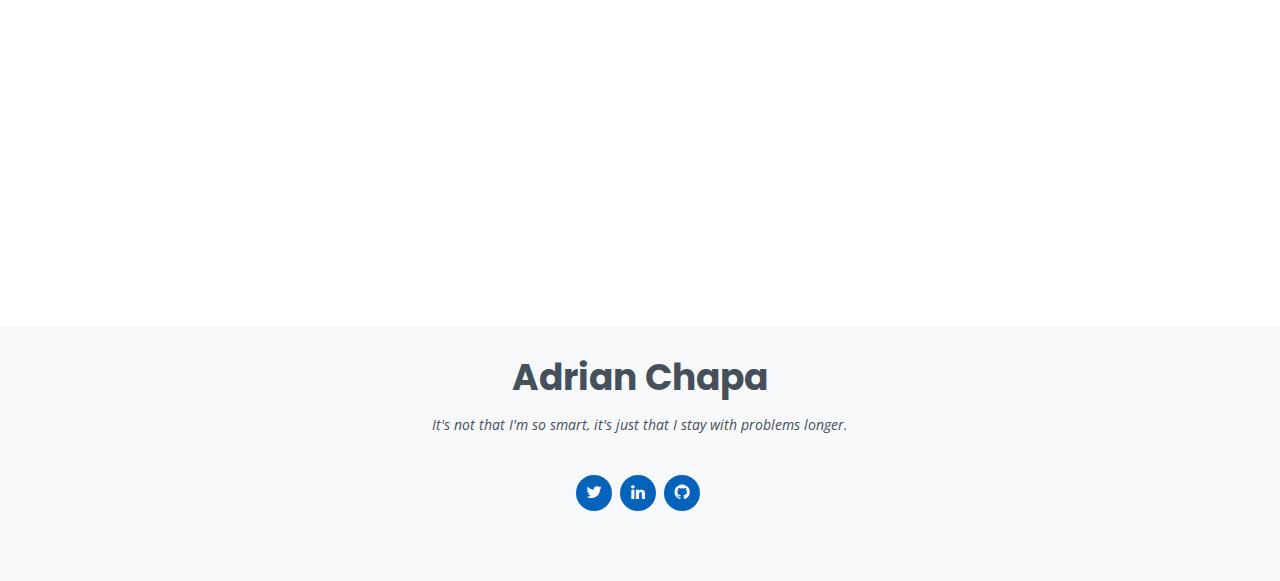
==== commit 844c4b48: "Updated Resume Link" ====
--- a/index.html
+++ b/index.html
@@ -128,7 +128,7 @@
           <h2>Skills</h2>
           <p>These are the technologies I use on a day to day basis.</p>
           <a class="btn btn-link mt-2" target="_blank"
-            href="https://docs.google.com/document/d/1Jyxc4IiiAwO1Xg4MvztEVJVz6basiLtO/edit?usp=sharing&ouid=100788196881507839928&rtpof=true&sd=true">View
+            href="https://drive.google.com/file/d/1vvGuBjpf_bjUUpVpS0GfU0Kvuf4Yms7o/view?usp=sharing">View
             My Resume</a>
         </div>
 
